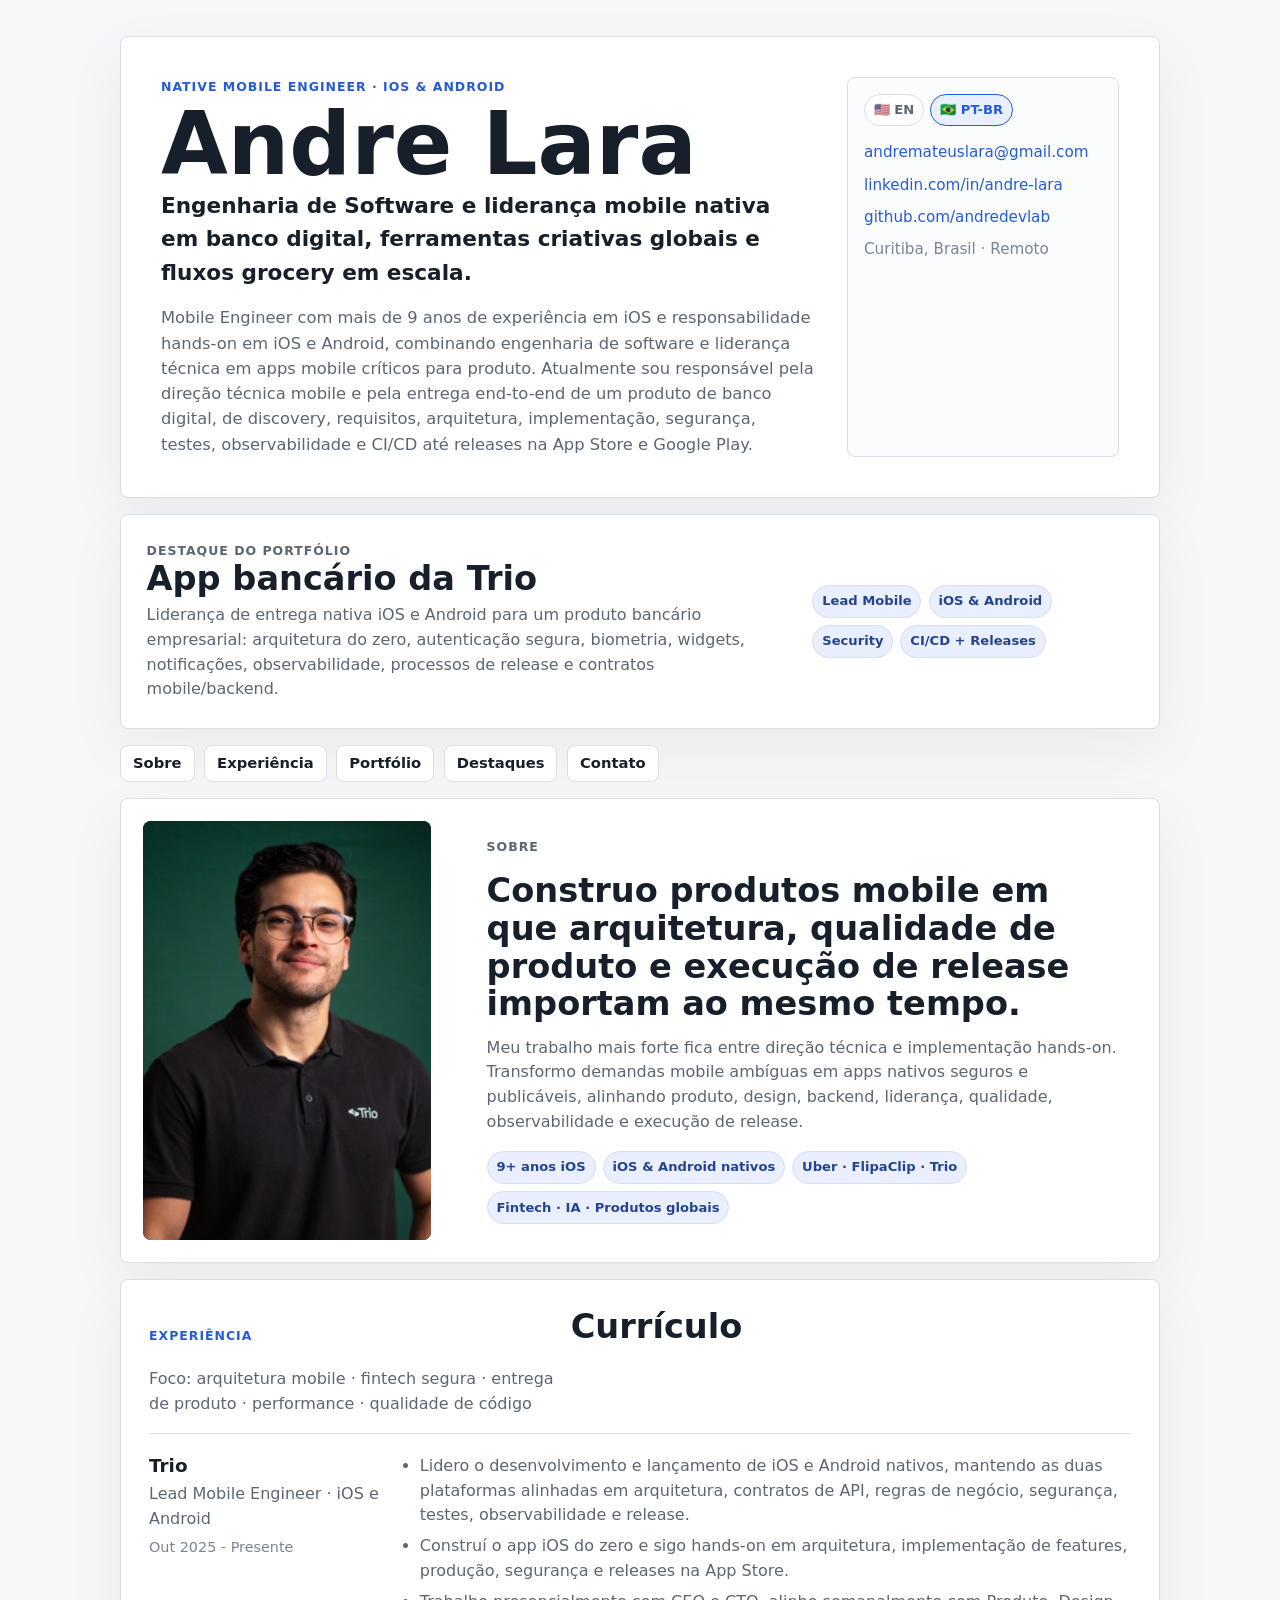
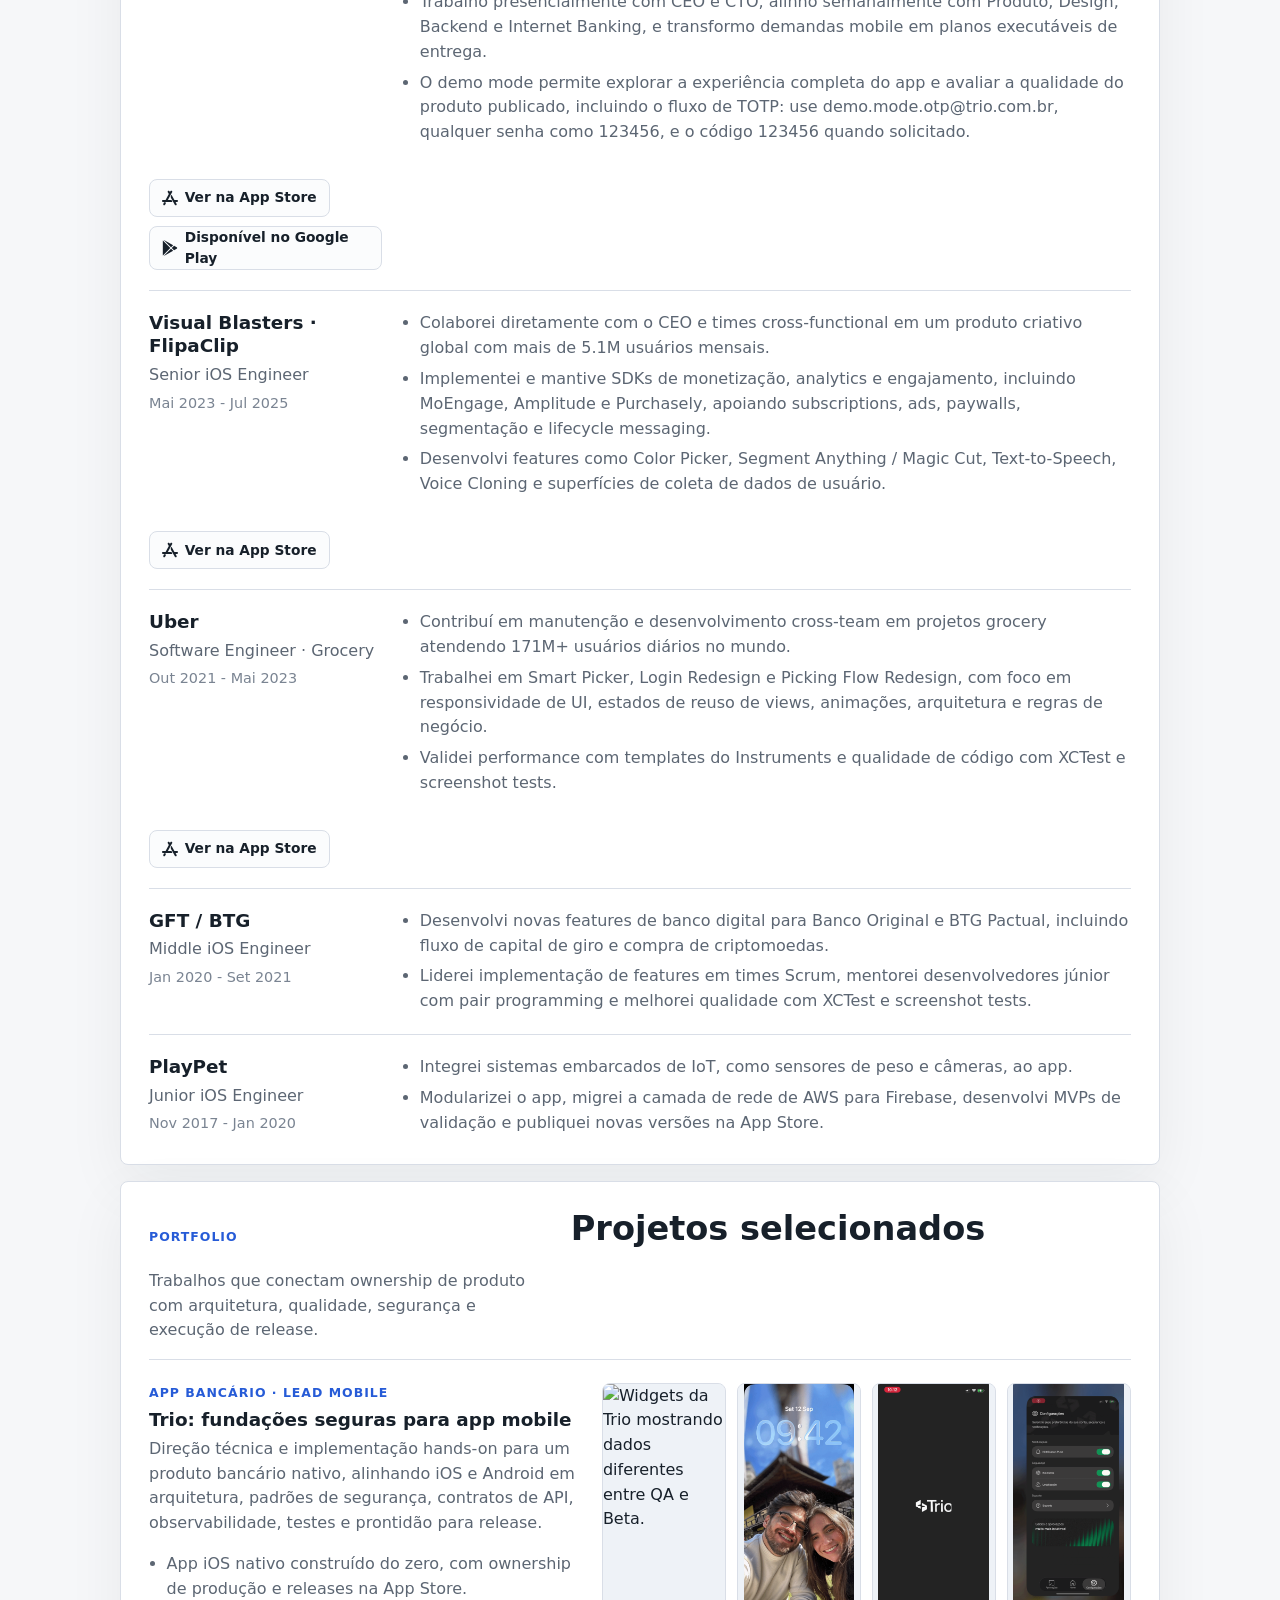
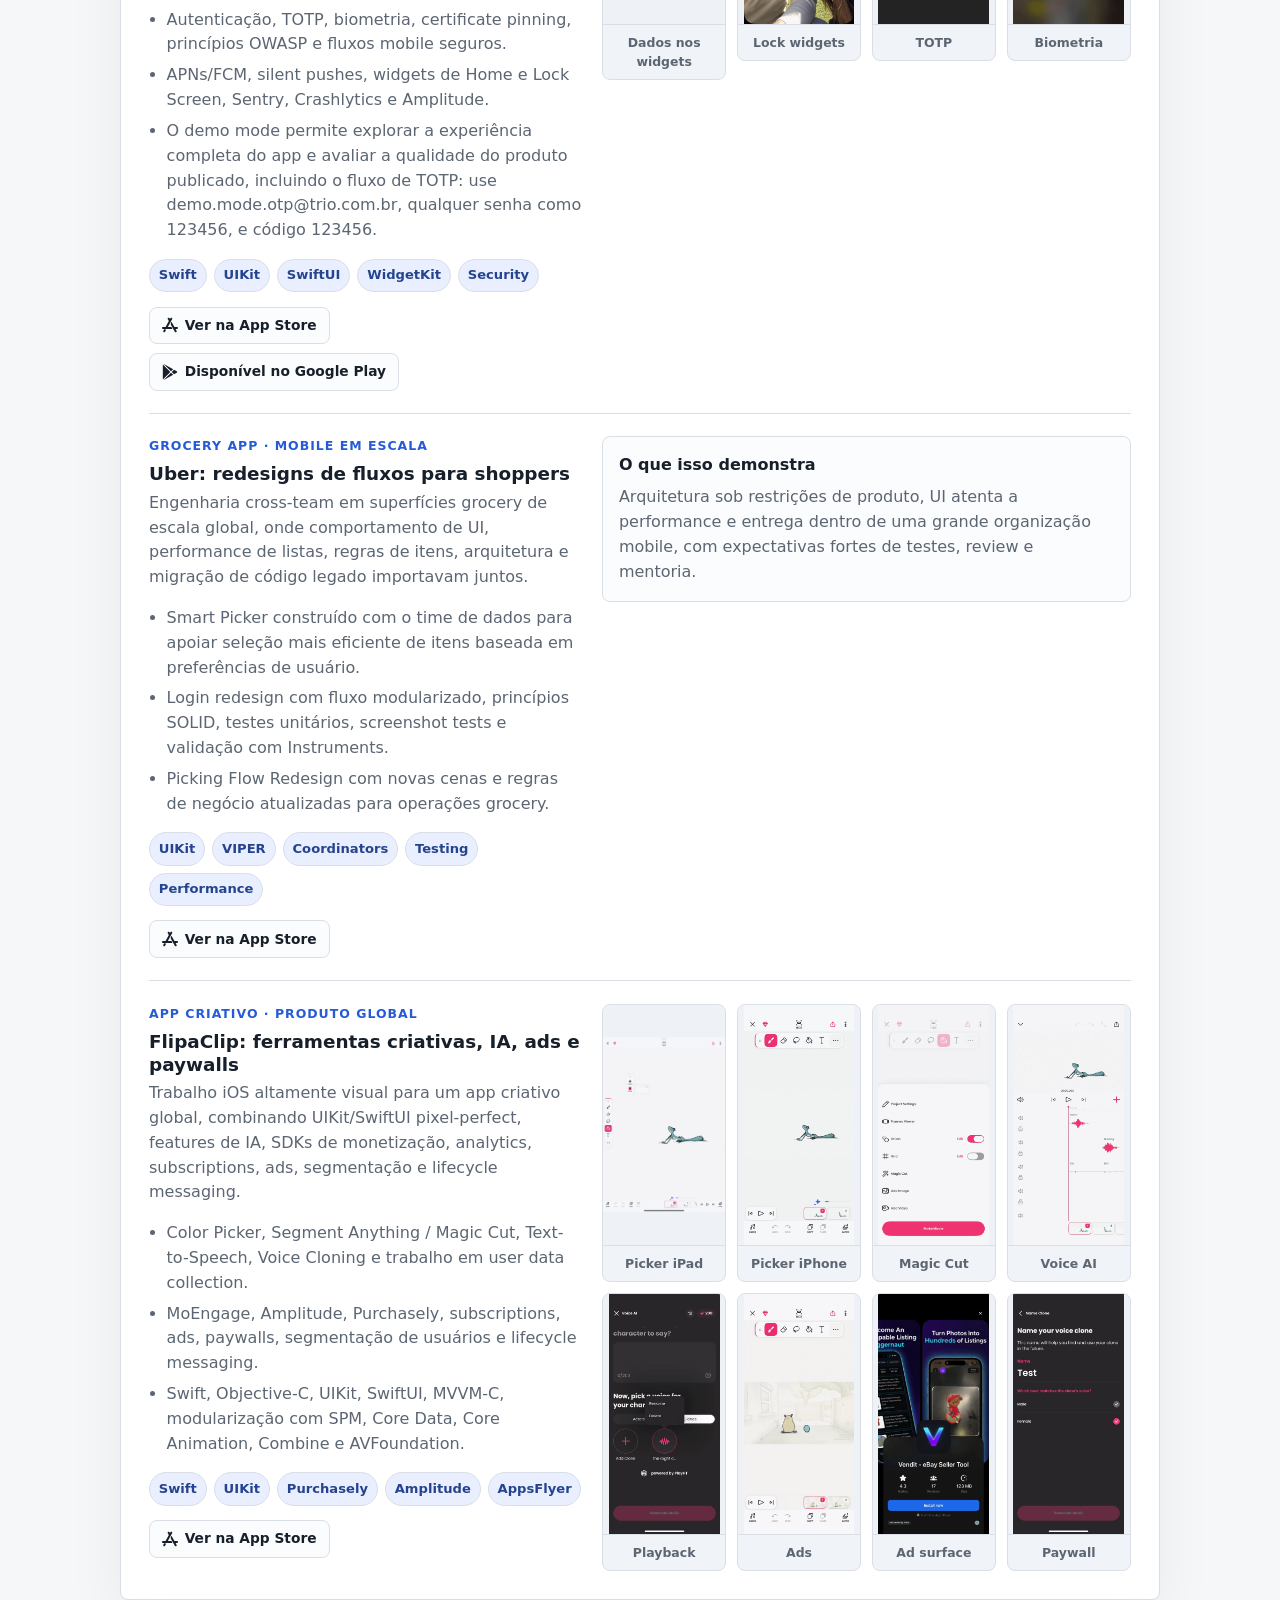
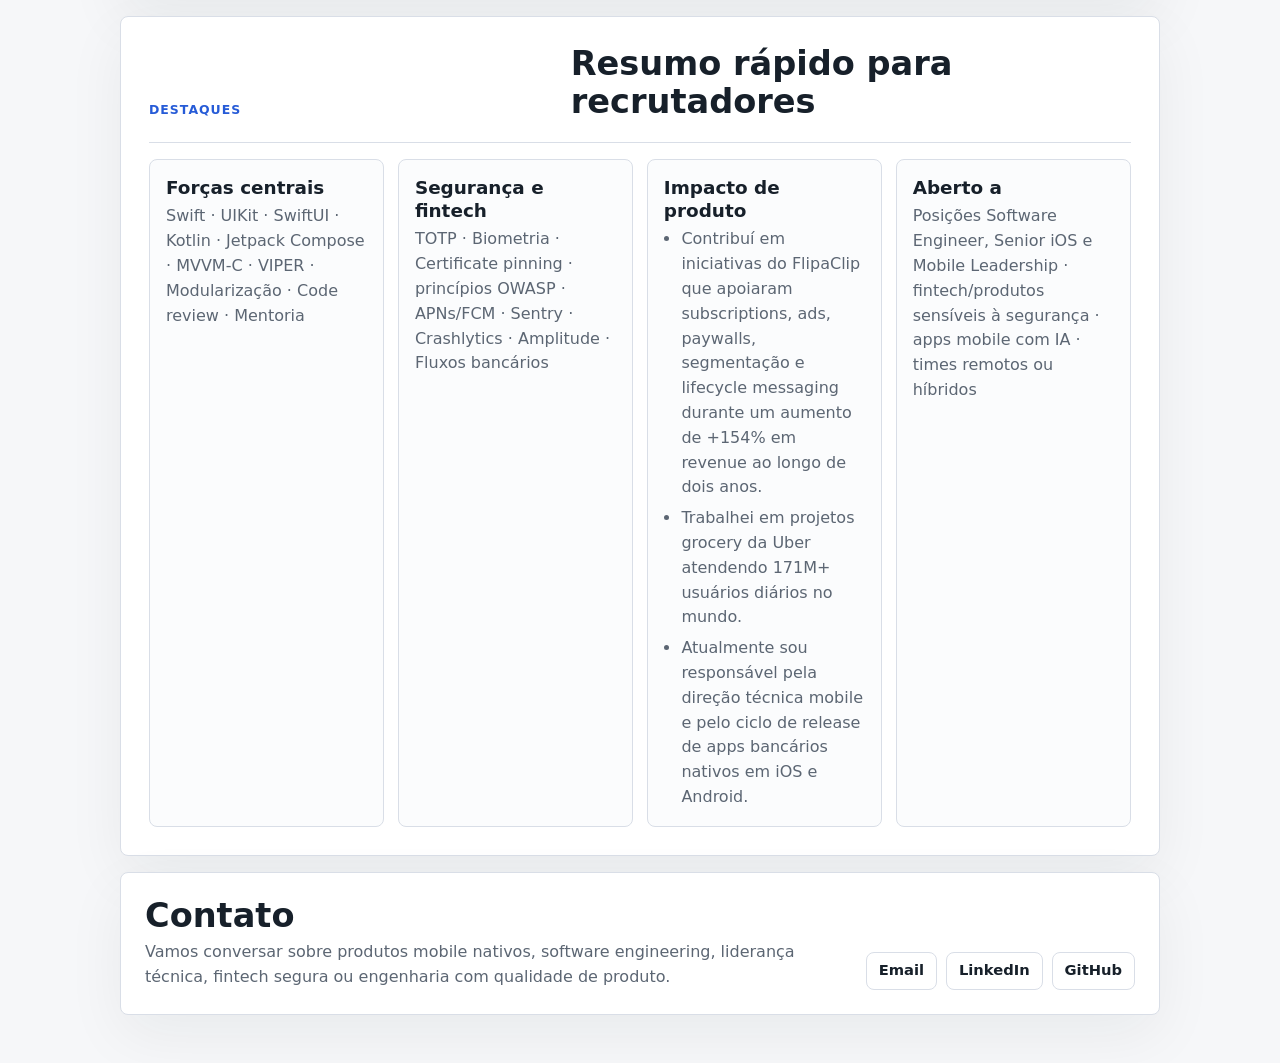
==== pt-br.html @ 93f7deb7 "first portfolio version" ====
<!doctype html>
<html lang="pt-BR">
  <head>
    <meta charset="utf-8">
    <meta name="viewport" content="width=device-width, initial-scale=1">
    <title>Andre Lara - Programador Mobile Nativo</title>
    <meta name="description" content="Currículo online e portfólio de Native Mobile Engineer com foco em software engineering para iOS e Android, liderança técnica, arquitetura mobile, fintech segura, apps globais, IA, observabilidade e engenharia com qualidade de produto.">
    <link rel="stylesheet" href="styles.css">
  </head>
  <body>
    <main class="page-shell" id="top">
      <header class="resume-header">
        <div>
          <p class="kicker">Native Mobile Engineer · iOS & Android</p>
          <h1>Andre Lara</h1>
          <p class="headline">Engenharia de Software e liderança mobile nativa em banco digital, ferramentas criativas globais e fluxos grocery em escala.</p>
          <p class="summary">
            Mobile Engineer com mais de 9 anos de experiência em iOS e responsabilidade hands-on em
            iOS e Android, combinando engenharia de software e liderança técnica em apps mobile críticos para
            produto. Atualmente sou responsável pela direção técnica mobile e pela entrega end-to-end de um
            produto de banco digital, de discovery, requisitos, arquitetura, implementação, segurança, testes,
            observabilidade e CI/CD até releases na App Store e Google Play.
          </p>
        </div>
        <aside class="contact-card" aria-label="Informações de contato">
          <div class="language-switch" aria-label="Seletor de idioma">
            <a href="index.html" lang="en" aria-label="English version">🇺🇸 EN</a>
            <a class="active" href="pt-br.html" lang="pt-BR" aria-label="Versão em português">🇧🇷 PT-BR</a>
          </div>
          <a href="mailto:andremateuslara@gmail.com">andremateuslara@gmail.com</a>
          <a href="https://www.linkedin.com/in/andre-lara">linkedin.com/in/andre-lara</a>
          <a href="https://github.com/andredevlab">github.com/andredevlab</a>
          <span>Curitiba, Brasil · Remoto</span>
        </aside>
      </header>

      <section class="portfolio-highlight" aria-labelledby="portfolio-highlight-title">
        <div>
          <p class="section-label">Destaque do portfólio</p>
          <h2 id="portfolio-highlight-title">App bancário da Trio</h2>
          <p>
            Liderança de entrega nativa iOS e Android para um produto bancário empresarial: arquitetura
            do zero, autenticação segura, biometria, widgets, notificações, observabilidade, processos
            de release e contratos mobile/backend.
          </p>
        </div>
        <div class="highlight-facts" aria-label="Destaques da Trio">
          <span>Lead Mobile</span>
          <span>iOS & Android</span>
          <span>Security</span>
          <span>CI/CD + Releases</span>
        </div>
      </section>

      <nav class="quick-nav" aria-label="Seções da página">
        <a href="#about">Sobre</a>
        <a href="#experience">Experiência</a>
        <a href="#portfolio">Portfólio</a>
        <a href="#highlights">Destaques</a>
        <a href="#contact">Contato</a>
      </nav>

      <section class="profile-section" id="about" aria-labelledby="about-title">
        <figure class="portrait-frame">
          <img src="assets/media/andre-lara-portrait.png" alt="Retrato de Andre Lara.">
        </figure>
        <div class="profile-copy">
          <p class="section-label">Sobre</p>
          <h2 id="about-title">Construo produtos mobile em que arquitetura, qualidade de produto e execução de release importam ao mesmo tempo.</h2>
          <p>
            Meu trabalho mais forte fica entre direção técnica e implementação hands-on. Transformo demandas
            mobile ambíguas em apps nativos seguros e publicáveis, alinhando produto, design, backend,
            liderança, qualidade, observabilidade e execução de release.
          </p>
          <div class="profile-facts" aria-label="Resumo profissional">
            <span>9+ anos iOS</span>
            <span>iOS & Android nativos</span>
            <span>Uber · FlipaClip · Trio</span>
            <span>Fintech · IA · Produtos globais</span>
          </div>
        </div>
      </section>

      <section class="section" id="experience">
        <div class="section-heading">
          <p class="section-label">Experiência</p>
          <h2>Currículo</h2>
          <p>Foco: arquitetura mobile · fintech segura · entrega de produto · performance · qualidade de código</p>
        </div>

        <div class="experience-list">
          <article class="experience-item">
            <div class="experience-meta">
              <h3>Trio</h3>
              <p>Lead Mobile Engineer · iOS e Android</p>
              <span>Out 2025 - Presente</span>
            </div>
            <ul>
              <li>Lidero o desenvolvimento e lançamento de iOS e Android nativos, mantendo as duas plataformas alinhadas em arquitetura, contratos de API, regras de negócio, segurança, testes, observabilidade e release.</li>
              <li>Construí o app iOS do zero e sigo hands-on em arquitetura, implementação de features, produção, segurança e releases na App Store.</li>
              <li>Trabalho presencialmente com CEO e CTO, alinho semanalmente com Produto, Design, Backend e Internet Banking, e transformo demandas mobile em planos executáveis de entrega.</li>
              <li>O demo mode permite explorar a experiência completa do app e avaliar a qualidade do produto publicado, incluindo o fluxo de TOTP: use demo.mode.otp@trio.com.br, qualquer senha como 123456, e o código 123456 quando solicitado.</li>
            </ul>
            <div class="store-links" aria-label="Links da Trio nas lojas">
              <a href="https://apps.apple.com/br/app/trio-conta-para-empresas/id6755193964?l=en-GB"><span class="store-icon store-icon-appstore" aria-hidden="true"></span>Ver na App Store</a>
              <a href="https://play.google.com/store/apps/details?id=br.com.trio.android"><span class="store-icon store-icon-play" aria-hidden="true"></span>Disponível no Google Play</a>
            </div>
          </article>

          <article class="experience-item">
            <div class="experience-meta">
              <h3>Visual Blasters · FlipaClip</h3>
              <p>Senior iOS Engineer</p>
              <span>Mai 2023 - Jul 2025</span>
            </div>
            <ul>
              <li>Colaborei diretamente com o CEO e times cross-functional em um produto criativo global com mais de 5.1M usuários mensais.</li>
              <li>Implementei e mantive SDKs de monetização, analytics e engajamento, incluindo MoEngage, Amplitude e Purchasely, apoiando subscriptions, ads, paywalls, segmentação e lifecycle messaging.</li>
              <li>Desenvolvi features como Color Picker, Segment Anything / Magic Cut, Text-to-Speech, Voice Cloning e superfícies de coleta de dados de usuário.</li>
            </ul>
            <div class="store-links" aria-label="Links do FlipaClip nas lojas">
              <a href="https://apps.apple.com/br/app/flipaclip-2d-animation-maker/id1101848914?l=en-GB"><span class="store-icon store-icon-appstore" aria-hidden="true"></span>Ver na App Store</a>
            </div>
          </article>

          <article class="experience-item">
            <div class="experience-meta">
              <h3>Uber</h3>
              <p>Software Engineer · Grocery</p>
              <span>Out 2021 - Mai 2023</span>
            </div>
            <ul>
              <li>Contribuí em manutenção e desenvolvimento cross-team em projetos grocery atendendo 171M+ usuários diários no mundo.</li>
              <li>Trabalhei em Smart Picker, Login Redesign e Picking Flow Redesign, com foco em responsividade de UI, estados de reuso de views, animações, arquitetura e regras de negócio.</li>
              <li>Validei performance com templates do Instruments e qualidade de código com XCTest e screenshot tests.</li>
            </ul>
            <div class="store-links" aria-label="Links da Uber nas lojas">
              <a href="https://apps.apple.com/br/app/uber-rides-eats-and-more/id368677368?l=en-GB"><span class="store-icon store-icon-appstore" aria-hidden="true"></span>Ver na App Store</a>
            </div>
          </article>

          <article class="experience-item">
            <div class="experience-meta">
              <h3>GFT / BTG</h3>
              <p>Middle iOS Engineer</p>
              <span>Jan 2020 - Set 2021</span>
            </div>
            <ul>
              <li>Desenvolvi novas features de banco digital para Banco Original e BTG Pactual, incluindo fluxo de capital de giro e compra de criptomoedas.</li>
              <li>Liderei implementação de features em times Scrum, mentorei desenvolvedores júnior com pair programming e melhorei qualidade com XCTest e screenshot tests.</li>
            </ul>
          </article>

          <article class="experience-item">
            <div class="experience-meta">
              <h3>PlayPet</h3>
              <p>Junior iOS Engineer</p>
              <span>Nov 2017 - Jan 2020</span>
            </div>
            <ul>
              <li>Integrei sistemas embarcados de IoT, como sensores de peso e câmeras, ao app.</li>
              <li>Modularizei o app, migrei a camada de rede de AWS para Firebase, desenvolvi MVPs de validação e publiquei novas versões na App Store.</li>
            </ul>
          </article>
        </div>
      </section>

      <section class="section" id="portfolio">
        <div class="section-heading">
          <p class="section-label">Portfolio</p>
          <h2>Projetos selecionados</h2>
          <p>Trabalhos que conectam ownership de produto com arquitetura, qualidade, segurança e execução de release.</p>
        </div>

        <div class="portfolio-list">
          <article class="portfolio-item">
            <div class="portfolio-copy">
              <p class="project-type">App bancário · Lead Mobile</p>
              <h3>Trio: fundações seguras para app mobile</h3>
              <p>
                Direção técnica e implementação hands-on para um produto bancário nativo, alinhando
                iOS e Android em arquitetura, padrões de segurança, contratos de API, observabilidade,
                testes e prontidão para release.
              </p>
              <ul class="compact-list">
                <li>App iOS nativo construído do zero, com ownership de produção e releases na App Store.</li>
                <li>Autenticação, TOTP, biometria, certificate pinning, princípios OWASP e fluxos mobile seguros.</li>
                <li>APNs/FCM, silent pushes, widgets de Home e Lock Screen, Sentry, Crashlytics e Amplitude.</li>
                <li>O demo mode permite explorar a experiência completa do app e avaliar a qualidade do produto publicado, incluindo o fluxo de TOTP: use demo.mode.otp@trio.com.br, qualquer senha como 123456, e código 123456.</li>
              </ul>
              <div class="tag-row">
                <span>Swift</span>
                <span>UIKit</span>
                <span>SwiftUI</span>
                <span>WidgetKit</span>
                <span>Security</span>
              </div>
              <div class="store-links" aria-label="Links da Trio nas lojas">
                <a href="https://apps.apple.com/br/app/trio-conta-para-empresas/id6755193964?l=en-GB"><span class="store-icon store-icon-appstore" aria-hidden="true"></span>Ver na App Store</a>
                <a href="https://play.google.com/store/apps/details?id=br.com.trio.android"><span class="store-icon store-icon-play" aria-hidden="true"></span>Disponível no Google Play</a>
              </div>
            </div>
            <div class="media-strip">
              <figure>
                <img src="assets/media/trio-widget-databases.gif" alt="Widgets da Trio mostrando dados diferentes entre QA e Beta.">
                <figcaption>Dados nos widgets</figcaption>
              </figure>
              <figure>
                <img src="assets/media/trio-lock-widgets.gif" alt="Widgets da Trio na tela bloqueada e tela inicial para aprovações pendentes.">
                <figcaption>Lock widgets</figcaption>
              </figure>
              <figure>
                <img src="assets/media/trio-totp-login.gif" alt="Fluxo de autenticação da Trio com email, senha e TOTP.">
                <figcaption>TOTP</figcaption>
              </figure>
              <figure>
                <img src="assets/media/trio-biometrics.gif" alt="Autenticação biométrica da Trio com Secure Enclave.">
                <figcaption>Biometria</figcaption>
              </figure>
            </div>
          </article>

          <article class="portfolio-item">
            <div class="portfolio-copy">
              <p class="project-type">Grocery app · Mobile em escala</p>
              <h3>Uber: redesigns de fluxos para shoppers</h3>
              <p>
                Engenharia cross-team em superfícies grocery de escala global, onde comportamento de UI,
                performance de listas, regras de itens, arquitetura e migração de código legado importavam juntos.
              </p>
              <ul class="compact-list">
                <li>Smart Picker construído com o time de dados para apoiar seleção mais eficiente de itens baseada em preferências de usuário.</li>
                <li>Login redesign com fluxo modularizado, princípios SOLID, testes unitários, screenshot tests e validação com Instruments.</li>
                <li>Picking Flow Redesign com novas cenas e regras de negócio atualizadas para operações grocery.</li>
              </ul>
              <div class="tag-row">
                <span>UIKit</span>
                <span>VIPER</span>
                <span>Coordinators</span>
                <span>Testing</span>
                <span>Performance</span>
              </div>
              <div class="store-links" aria-label="Links da Uber nas lojas">
                <a href="https://apps.apple.com/br/app/uber-rides-eats-and-more/id368677368?l=en-GB"><span class="store-icon store-icon-appstore" aria-hidden="true"></span>Ver na App Store</a>
              </div>
            </div>
            <aside class="proof-card">
              <h4>O que isso demonstra</h4>
              <p>Arquitetura sob restrições de produto, UI atenta a performance e entrega dentro de uma grande organização mobile, com expectativas fortes de testes, review e mentoria.</p>
            </aside>
          </article>

          <article class="portfolio-item">
            <div class="portfolio-copy">
              <p class="project-type">App criativo · Produto global</p>
              <h3>FlipaClip: ferramentas criativas, IA, ads e paywalls</h3>
              <p>
                Trabalho iOS altamente visual para um app criativo global, combinando UIKit/SwiftUI pixel-perfect,
                features de IA, SDKs de monetização, analytics, subscriptions, ads, segmentação e lifecycle messaging.
              </p>
              <ul class="compact-list">
                <li>Color Picker, Segment Anything / Magic Cut, Text-to-Speech, Voice Cloning e trabalho em user data collection.</li>
                <li>MoEngage, Amplitude, Purchasely, subscriptions, ads, paywalls, segmentação de usuários e lifecycle messaging.</li>
                <li>Swift, Objective-C, UIKit, SwiftUI, MVVM-C, modularização com SPM, Core Data, Core Animation, Combine e AVFoundation.</li>
              </ul>
              <div class="tag-row">
                <span>Swift</span>
                <span>UIKit</span>
                <span>Purchasely</span>
                <span>Amplitude</span>
                <span>AppsFlyer</span>
              </div>
              <div class="store-links" aria-label="Links do FlipaClip nas lojas">
                <a href="https://apps.apple.com/br/app/flipaclip-2d-animation-maker/id1101848914?l=en-GB"><span class="store-icon store-icon-appstore" aria-hidden="true"></span>Ver na App Store</a>
              </div>
            </div>
            <div class="media-strip">
              <figure>
                <img src="assets/media/flipaclip-color-picker-ipad.gif" alt="Color picker do FlipaClip no iPad.">
                <figcaption>Picker iPad</figcaption>
              </figure>
              <figure>
                <img src="assets/media/flipaclip-color-picker-iphone.gif" alt="Color picker do FlipaClip no iPhone.">
                <figcaption>Picker iPhone</figcaption>
              </figure>
              <figure>
                <img src="assets/media/flipaclip-magic-cut.gif" alt="Magic Cut do FlipaClip com segmentação de imagem por IA.">
                <figcaption>Magic Cut</figcaption>
              </figure>
              <figure>
                <img src="assets/media/flipaclip-voice-cloning-1.gif" alt="Interface de voice cloning no FlipaClip.">
                <figcaption>Voice AI</figcaption>
              </figure>
              <figure>
                <img src="assets/media/flipaclip-voice-cloning-2.gif" alt="Detalhes de playback do voice cloning no FlipaClip.">
                <figcaption>Playback</figcaption>
              </figure>
              <figure>
                <img src="assets/media/flipaclip-rewarded-ads-1.gif" alt="Fluxo de rewarded ads no FlipaClip.">
                <figcaption>Ads</figcaption>
              </figure>
              <figure>
                <img src="assets/media/flipaclip-rewarded-ads-2.gif" alt="Superfície de ads no FlipaClip.">
                <figcaption>Ad surface</figcaption>
              </figure>
              <figure>
                <img src="assets/media/flipaclip-paywall.gif" alt="Paywall Purchasely no FlipaClip.">
                <figcaption>Paywall</figcaption>
              </figure>
            </div>
          </article>
        </div>
      </section>

      <section class="section" id="highlights">
        <div class="section-heading">
          <p class="section-label">Destaques</p>
          <h2>Resumo rápido para recrutadores</h2>
        </div>

        <div class="highlights-grid">
          <article>
            <h3>Forças centrais</h3>
            <p>Swift · UIKit · SwiftUI · Kotlin · Jetpack Compose · MVVM-C · VIPER · Modularização · Code review · Mentoria</p>
          </article>
          <article>
            <h3>Segurança e fintech</h3>
            <p>TOTP · Biometria · Certificate pinning · princípios OWASP · APNs/FCM · Sentry · Crashlytics · Amplitude · Fluxos bancários</p>
          </article>
          <article>
            <h3>Impacto de produto</h3>
            <ul>
              <li>Contribuí em iniciativas do FlipaClip que apoiaram subscriptions, ads, paywalls, segmentação e lifecycle messaging durante um aumento de +154% em revenue ao longo de dois anos.</li>
              <li>Trabalhei em projetos grocery da Uber atendendo 171M+ usuários diários no mundo.</li>
              <li>Atualmente sou responsável pela direção técnica mobile e pelo ciclo de release de apps bancários nativos em iOS e Android.</li>
            </ul>
          </article>
          <article>
            <h3>Aberto a</h3>
            <p>Posições Software Engineer, Senior iOS e Mobile Leadership · fintech/produtos sensíveis à segurança · apps mobile com IA · times remotos ou híbridos</p>
          </article>
        </div>
      </section>

      <footer class="footer" id="contact">
        <div>
          <h2>Contato</h2>
          <p>Vamos conversar sobre produtos mobile nativos, software engineering, liderança técnica, fintech segura ou engenharia com qualidade de produto.</p>
        </div>
        <div class="footer-links">
          <a href="mailto:andremateuslara@gmail.com">Email</a>
          <a href="https://www.linkedin.com/in/andre-lara">LinkedIn</a>
          <a href="https://github.com/andredevlab">GitHub</a>
        </div>
      </footer>
    </main>
  </body>
</html>
---- styles.css ----
:root {
  color-scheme: light;
  --bg: #f6f7f9;
  --paper: #ffffff;
  --paper-soft: #fbfcfd;
  --ink: #17202a;
  --muted: #5c6673;
  --subtle: #7a8492;
  --line: #d9dee7;
  --accent: #265bd7;
  --accent-soft: #e9efff;
  --max: 1040px;
}

* {
  box-sizing: border-box;
}

html {
  scroll-behavior: smooth;
}

body {
  margin: 0;
  background: var(--bg);
  color: var(--ink);
  font-family: Inter, ui-sans-serif, system-ui, -apple-system, BlinkMacSystemFont, "Segoe UI", sans-serif;
  font-size: 16px;
  line-height: 1.55;
}

a {
  color: var(--accent);
  text-decoration: none;
}

a:hover {
  text-decoration: underline;
}

img {
  display: block;
  max-width: 100%;
}

.page-shell {
  width: min(var(--max), calc(100% - 2rem));
  margin: 0 auto;
  padding: 2.25rem 0 3rem;
}

.resume-header,
.portfolio-highlight,
.profile-section,
.section,
.footer {
  border: 1px solid var(--line);
  border-radius: 8px;
  background: var(--paper);
  box-shadow: 0 20px 60px rgba(23, 32, 42, 0.06);
}

.resume-header {
  display: grid;
  grid-template-columns: minmax(0, 1fr) minmax(17rem, 0.35fr);
  gap: 2rem;
  padding: clamp(1.5rem, 4vw, 2.5rem);
}

.kicker,
.section-label,
.project-type {
  margin: 0 0 0.4rem;
  color: var(--accent);
  font-size: 0.78rem;
  font-weight: 800;
  letter-spacing: 0.08em;
  text-transform: uppercase;
}

h1,
h2,
h3,
h4,
p {
  margin-top: 0;
}

h1 {
  margin-bottom: 0.25rem;
  color: var(--ink);
  font-size: clamp(2.7rem, 8vw, 5.4rem);
  line-height: 0.95;
  letter-spacing: 0;
}

h2 {
  margin-bottom: 0.35rem;
  font-size: clamp(1.55rem, 3vw, 2.1rem);
  line-height: 1.12;
  letter-spacing: 0;
}

h3 {
  margin-bottom: 0.35rem;
  font-size: 1.15rem;
  line-height: 1.25;
}

h4 {
  margin-bottom: 0.45rem;
  font-size: 1rem;
}

.headline {
  margin-bottom: 1rem;
  color: var(--ink);
  font-size: clamp(1.1rem, 2vw, 1.35rem);
  font-weight: 700;
}

.summary {
  max-width: 54rem;
  margin-bottom: 0;
  color: var(--muted);
  font-size: 1.02rem;
}

.contact-card {
  display: grid;
  align-content: start;
  gap: 0.55rem;
  padding: 1rem;
  border: 1px solid var(--line);
  border-radius: 8px;
  background: var(--paper-soft);
  color: var(--muted);
  font-size: 0.95rem;
}

.contact-card span {
  color: var(--subtle);
}

.language-switch {
  display: flex;
  flex-wrap: wrap;
  gap: 0.4rem;
  margin-bottom: 0.4rem;
}

.language-switch a {
  display: inline-flex;
  align-items: center;
  min-height: 2rem;
  padding: 0 0.55rem;
  border: 1px solid var(--line);
  border-radius: 999px;
  background: var(--paper);
  color: var(--muted);
  font-size: 0.82rem;
  font-weight: 800;
}

.language-switch a:hover,
.language-switch a.active {
  border-color: var(--accent);
  background: var(--accent-soft);
  color: var(--accent);
  text-decoration: none;
}

.quick-nav {
  display: flex;
  flex-wrap: wrap;
  gap: 0.6rem;
  margin: 1rem 0;
}

.quick-nav a,
.footer-links a,
.store-links a {
  display: inline-flex;
  min-height: 2.35rem;
  align-items: center;
  padding: 0 0.75rem;
  border: 1px solid var(--line);
  border-radius: 8px;
  background: var(--paper);
  color: var(--ink);
  font-size: 0.92rem;
  font-weight: 700;
}

.quick-nav a:hover,
.footer-links a:hover,
.store-links a:hover {
  border-color: var(--accent);
  color: var(--accent);
  text-decoration: none;
}

.portfolio-highlight {
  display: grid;
  grid-template-columns: minmax(0, 1fr) minmax(16rem, 0.5fr);
  gap: 1.5rem;
  align-items: center;
  margin-top: 1rem;
  padding: clamp(1.2rem, 3vw, 1.6rem);
}

.portfolio-highlight p {
  margin-bottom: 0;
  color: var(--muted);
}

.highlight-facts,
.tag-row {
  display: flex;
  flex-wrap: wrap;
  gap: 0.45rem;
}

.highlight-facts span,
.tag-row span,
.profile-facts span {
  padding: 0.34rem 0.55rem;
  border: 1px solid var(--line);
  border-radius: 999px;
  background: var(--accent-soft);
  color: #24448f;
  font-size: 0.82rem;
  font-weight: 750;
}

.profile-section {
  display: grid;
  grid-template-columns: minmax(18rem, 0.42fr) minmax(0, 1fr);
  gap: clamp(1.25rem, 4vw, 2.5rem);
  align-items: stretch;
  margin-top: 1rem;
  padding: clamp(1rem, 3vw, 1.35rem);
}

.portrait-frame {
  min-height: 21rem;
  margin: 0;
  overflow: hidden;
  border-radius: 8px;
  background: #073f32;
}

.portrait-frame img {
  width: 100%;
  height: 100%;
  object-fit: cover;
  object-position: center 28%;
}

.profile-copy {
  display: grid;
  align-content: center;
  padding: clamp(0.3rem, 2vw, 1rem);
}

.profile-copy h2 {
  max-width: 42rem;
  margin-bottom: 0.8rem;
}

.profile-copy p {
  max-width: 45rem;
  margin-bottom: 1rem;
  color: var(--muted);
}

.profile-facts {
  display: flex;
  flex-wrap: wrap;
  gap: 0.45rem;
}

.section {
  margin-top: 1rem;
  padding: clamp(1.25rem, 3vw, 1.75rem);
}

.section-heading {
  display: grid;
  grid-template-columns: minmax(0, 0.42fr) minmax(0, 0.58fr);
  gap: 1rem;
  align-items: end;
  padding-bottom: 1rem;
  border-bottom: 1px solid var(--line);
}

.section-heading p:last-child {
  margin-bottom: 0;
  color: var(--muted);
}

.experience-list,
.portfolio-list {
  display: grid;
}

.experience-item {
  display: grid;
  grid-template-columns: minmax(12rem, 0.32fr) minmax(0, 1fr);
  gap: 1.25rem;
  padding: 1.25rem 0;
  border-bottom: 1px solid var(--line);
}

.experience-item:last-child,
.portfolio-item:last-child {
  border-bottom: 0;
  padding-bottom: 0;
}

.experience-meta p,
.experience-meta span {
  display: block;
  margin: 0;
  color: var(--muted);
}

.experience-meta span {
  margin-top: 0.25rem;
  color: var(--subtle);
  font-size: 0.9rem;
}

ul {
  margin: 0;
  padding-left: 1.1rem;
}

li + li {
  margin-top: 0.38rem;
}

.experience-item li,
.compact-list li,
.highlights-grid li {
  color: var(--muted);
}

.portfolio-item {
  display: grid;
  grid-template-columns: minmax(0, 0.45fr) minmax(0, 0.55fr);
  gap: 1.25rem;
  padding: 1.4rem 0;
  border-bottom: 1px solid var(--line);
}

.portfolio-copy p:not(.project-type) {
  color: var(--muted);
}

.compact-list {
  margin: 0.9rem 0 1rem;
}

.store-links {
  display: flex;
  flex-wrap: wrap;
  gap: 0.55rem;
  margin-top: 0.9rem;
}

.store-links a {
  gap: 0.42rem;
  background: var(--paper-soft);
  font-size: 0.86rem;
}

.store-icon {
  position: relative;
  display: inline-block;
  flex: 0 0 auto;
  width: 1rem;
  height: 1rem;
  color: currentColor;
}

.store-icon-appstore::before {
  content: "";
  position: absolute;
  inset: 0;
  background: currentColor;
  -webkit-mask-image: url("data:image/svg+xml,%3Csvg xmlns='http://www.w3.org/2000/svg' viewBox='0 0 24 24' width='24' height='24'%3E%3Cpath fill='black' d='m8.809 14.92l6.11-11.037c.084-.152.168-.302.244-.459c.069-.142.127-.285.165-.44c.08-.326.058-.666-.066-.977a1.5 1.5 0 0 0-.62-.735a1.42 1.42 0 0 0-.922-.193c-.32.043-.613.194-.844.43c-.11.11-.2.235-.283.368c-.092.146-.175.298-.259.45l-.386.697l-.387-.698c-.084-.151-.167-.303-.259-.449a2.2 2.2 0 0 0-.283-.369a1.45 1.45 0 0 0-.844-.429a1.42 1.42 0 0 0-.921.193a1.5 1.5 0 0 0-.62.735a1.6 1.6 0 0 0-.066.977c.038.155.096.298.164.44c.076.157.16.307.244.459l1.248 2.254l-4.862 8.782H2.03c-.168 0-.336 0-.503.01c-.152.009-.3.028-.448.071c-.31.09-.582.28-.778.548A1.58 1.58 0 0 0 .3 17.404c.197.268.468.457.779.548c.148.043.296.062.448.071c.167.01.335.01.503.01h13.097a2 2 0 0 0 .1-.27c.415-1.416-.616-2.844-2.035-2.844zm-5.696 3.622l-.792 1.5c-.082.156-.165.31-.239.471a2.4 2.4 0 0 0-.16.452a1.7 1.7 0 0 0 .064 1.003c.121.318.334.583.607.755s.589.242.901.197c.314-.044.6-.198.826-.44c.108-.115.196-.242.278-.378c.09-.15.171-.306.253-.462L6 19.464c-.09-.15-.947-1.47-2.887-.922m20.586-3.006a1.47 1.47 0 0 0-.779-.54a2 2 0 0 0-.448-.071c-.168-.01-.335-.01-.503-.01h-3.321L14.258 7.1a4.06 4.06 0 0 0-1.076 2.198a4.64 4.64 0 0 0 .546 3l5.274 9.393c.084.15.167.3.259.444c.084.13.174.253.283.364c.231.232.524.38.845.423s.643-.024.922-.19a1.5 1.5 0 0 0 .621-.726c.125-.307.146-.642.066-.964a2.2 2.2 0 0 0-.165-.434c-.075-.155-.16-.303-.244-.453l-1.216-2.166h1.596c.168 0 .335 0 .503-.009c.152-.009.3-.028.448-.07a1.47 1.47 0 0 0 .78-.541a1.54 1.54 0 0 0 .3-.916a1.54 1.54 0 0 0-.3-.916'/%3E%3C/svg%3E");
  mask-image: url("data:image/svg+xml,%3Csvg xmlns='http://www.w3.org/2000/svg' viewBox='0 0 24 24' width='24' height='24'%3E%3Cpath fill='black' d='m8.809 14.92l6.11-11.037c.084-.152.168-.302.244-.459c.069-.142.127-.285.165-.44c.08-.326.058-.666-.066-.977a1.5 1.5 0 0 0-.62-.735a1.42 1.42 0 0 0-.922-.193c-.32.043-.613.194-.844.43c-.11.11-.2.235-.283.368c-.092.146-.175.298-.259.45l-.386.697l-.387-.698c-.084-.151-.167-.303-.259-.449a2.2 2.2 0 0 0-.283-.369a1.45 1.45 0 0 0-.844-.429a1.42 1.42 0 0 0-.921.193a1.5 1.5 0 0 0-.62.735a1.6 1.6 0 0 0-.066.977c.038.155.096.298.164.44c.076.157.16.307.244.459l1.248 2.254l-4.862 8.782H2.03c-.168 0-.336 0-.503.01c-.152.009-.3.028-.448.071c-.31.09-.582.28-.778.548A1.58 1.58 0 0 0 .3 17.404c.197.268.468.457.779.548c.148.043.296.062.448.071c.167.01.335.01.503.01h13.097a2 2 0 0 0 .1-.27c.415-1.416-.616-2.844-2.035-2.844zm-5.696 3.622l-.792 1.5c-.082.156-.165.31-.239.471a2.4 2.4 0 0 0-.16.452a1.7 1.7 0 0 0 .064 1.003c.121.318.334.583.607.755s.589.242.901.197c.314-.044.6-.198.826-.44c.108-.115.196-.242.278-.378c.09-.15.171-.306.253-.462L6 19.464c-.09-.15-.947-1.47-2.887-.922m20.586-3.006a1.47 1.47 0 0 0-.779-.54a2 2 0 0 0-.448-.071c-.168-.01-.335-.01-.503-.01h-3.321L14.258 7.1a4.06 4.06 0 0 0-1.076 2.198a4.64 4.64 0 0 0 .546 3l5.274 9.393c.084.15.167.3.259.444c.084.13.174.253.283.364c.231.232.524.38.845.423s.643-.024.922-.19a1.5 1.5 0 0 0 .621-.726c.125-.307.146-.642.066-.964a2.2 2.2 0 0 0-.165-.434c-.075-.155-.16-.303-.244-.453l-1.216-2.166h1.596c.168 0 .335 0 .503-.009c.152-.009.3-.028.448-.07a1.47 1.47 0 0 0 .78-.541a1.54 1.54 0 0 0 .3-.916a1.54 1.54 0 0 0-.3-.916'/%3E%3C/svg%3E");
  -webkit-mask-repeat: no-repeat;
  mask-repeat: no-repeat;
  -webkit-mask-size: 100% 100%;
  mask-size: 100% 100%;
}

.store-icon-play {
  width: 1rem;
  background: currentColor;
  -webkit-mask-image: url("data:image/svg+xml,%3Csvg fill='black' role='img' viewBox='0 0 24 24' xmlns='http://www.w3.org/2000/svg'%3E%3Cpath d='M22.018 13.298l-3.919 2.218-3.515-3.493 3.543-3.521 3.891 2.202a1.49 1.49 0 0 1 0 2.594zM1.337.924a1.486 1.486 0 0 0-.112.568v21.017c0 .217.045.419.124.6l11.155-11.087L1.337.924zm12.207 10.065l3.258-3.238L3.45.195a1.466 1.466 0 0 0-.946-.179l11.04 10.973zm0 2.067l-11 10.933c.298.036.612-.016.906-.183l13.324-7.54-3.23-3.21z'/%3E%3C/svg%3E");
  mask-image: url("data:image/svg+xml,%3Csvg fill='black' role='img' viewBox='0 0 24 24' xmlns='http://www.w3.org/2000/svg'%3E%3Cpath d='M22.018 13.298l-3.919 2.218-3.515-3.493 3.543-3.521 3.891 2.202a1.49 1.49 0 0 1 0 2.594zM1.337.924a1.486 1.486 0 0 0-.112.568v21.017c0 .217.045.419.124.6l11.155-11.087L1.337.924zm12.207 10.065l3.258-3.238L3.45.195a1.466 1.466 0 0 0-.946-.179l11.04 10.973zm0 2.067l-11 10.933c.298.036.612-.016.906-.183l13.324-7.54-3.23-3.21z'/%3E%3C/svg%3E");
  -webkit-mask-repeat: no-repeat;
  mask-repeat: no-repeat;
  -webkit-mask-size: 100% 100%;
  mask-size: 100% 100%;
}

.media-strip {
  display: grid;
  grid-template-columns: repeat(4, minmax(0, 1fr));
  gap: 0.65rem;
  align-items: start;
}

.media-strip figure {
  overflow: hidden;
  margin: 0;
  border: 1px solid var(--line);
  border-radius: 8px;
  background: #f0f3f8;
}

.media-strip img {
  width: 100%;
  height: 15rem;
  object-fit: contain;
  background: #eef2f7;
}

.media-strip figcaption {
  padding: 0.5rem;
  border-top: 1px solid var(--line);
  color: var(--muted);
  font-size: 0.78rem;
  font-weight: 650;
  text-align: center;
}

.proof-card {
  align-self: start;
  padding: 1rem;
  border: 1px solid var(--line);
  border-radius: 8px;
  background: var(--paper-soft);
}

.proof-card p {
  margin-bottom: 0;
  color: var(--muted);
}

.highlights-grid {
  display: grid;
  grid-template-columns: repeat(4, minmax(0, 1fr));
  gap: 0.85rem;
  margin-top: 1rem;
}

.highlights-grid article {
  padding: 1rem;
  border: 1px solid var(--line);
  border-radius: 8px;
  background: var(--paper-soft);
}

.highlights-grid p {
  margin-bottom: 0;
  color: var(--muted);
}

.footer {
  display: grid;
  grid-template-columns: minmax(0, 1fr) auto;
  gap: 1rem;
  align-items: end;
  margin-top: 1rem;
  padding: 1.5rem;
}

.footer p {
  margin-bottom: 0;
  color: var(--muted);
}

.footer-links {
  display: flex;
  flex-wrap: wrap;
  gap: 0.55rem;
  justify-content: flex-end;
}

@media (max-width: 920px) {
  .resume-header,
  .portfolio-highlight,
  .profile-section,
  .section-heading,
  .experience-item,
  .portfolio-item,
  .footer {
    grid-template-columns: 1fr;
  }

  .portrait-frame {
    min-height: 24rem;
  }

  .media-strip,
  .highlights-grid {
    grid-template-columns: repeat(2, minmax(0, 1fr));
  }

  .footer-links {
    justify-content: flex-start;
  }
}

@media (max-width: 560px) {
  .page-shell {
    width: min(100% - 1rem, var(--max));
    padding-top: 0.5rem;
  }

  .resume-header,
  .portfolio-highlight,
  .profile-section,
  .section,
  .footer {
    padding: 1rem;
  }

  .portrait-frame {
    min-height: 19rem;
  }

  h1 {
    font-size: clamp(2.4rem, 16vw, 3.6rem);
  }

  .quick-nav {
    display: grid;
    grid-template-columns: repeat(2, minmax(0, 1fr));
  }

  .quick-nav a,
  .footer-links a {
    justify-content: center;
  }

  .media-strip,
  .highlights-grid {
    grid-template-columns: 1fr;
  }

  .media-strip img {
    height: 20rem;
  }
}

@media print {
  body {
    background: #fff;
  }

  .page-shell {
    width: 100%;
    padding: 0;
  }

  .resume-header,
  .portfolio-highlight,
  .profile-section,
  .section,
  .footer,
  .quick-nav a,
  .footer-links a {
    box-shadow: none;
  }

  .quick-nav,
  .media-strip {
    display: none;
  }
}
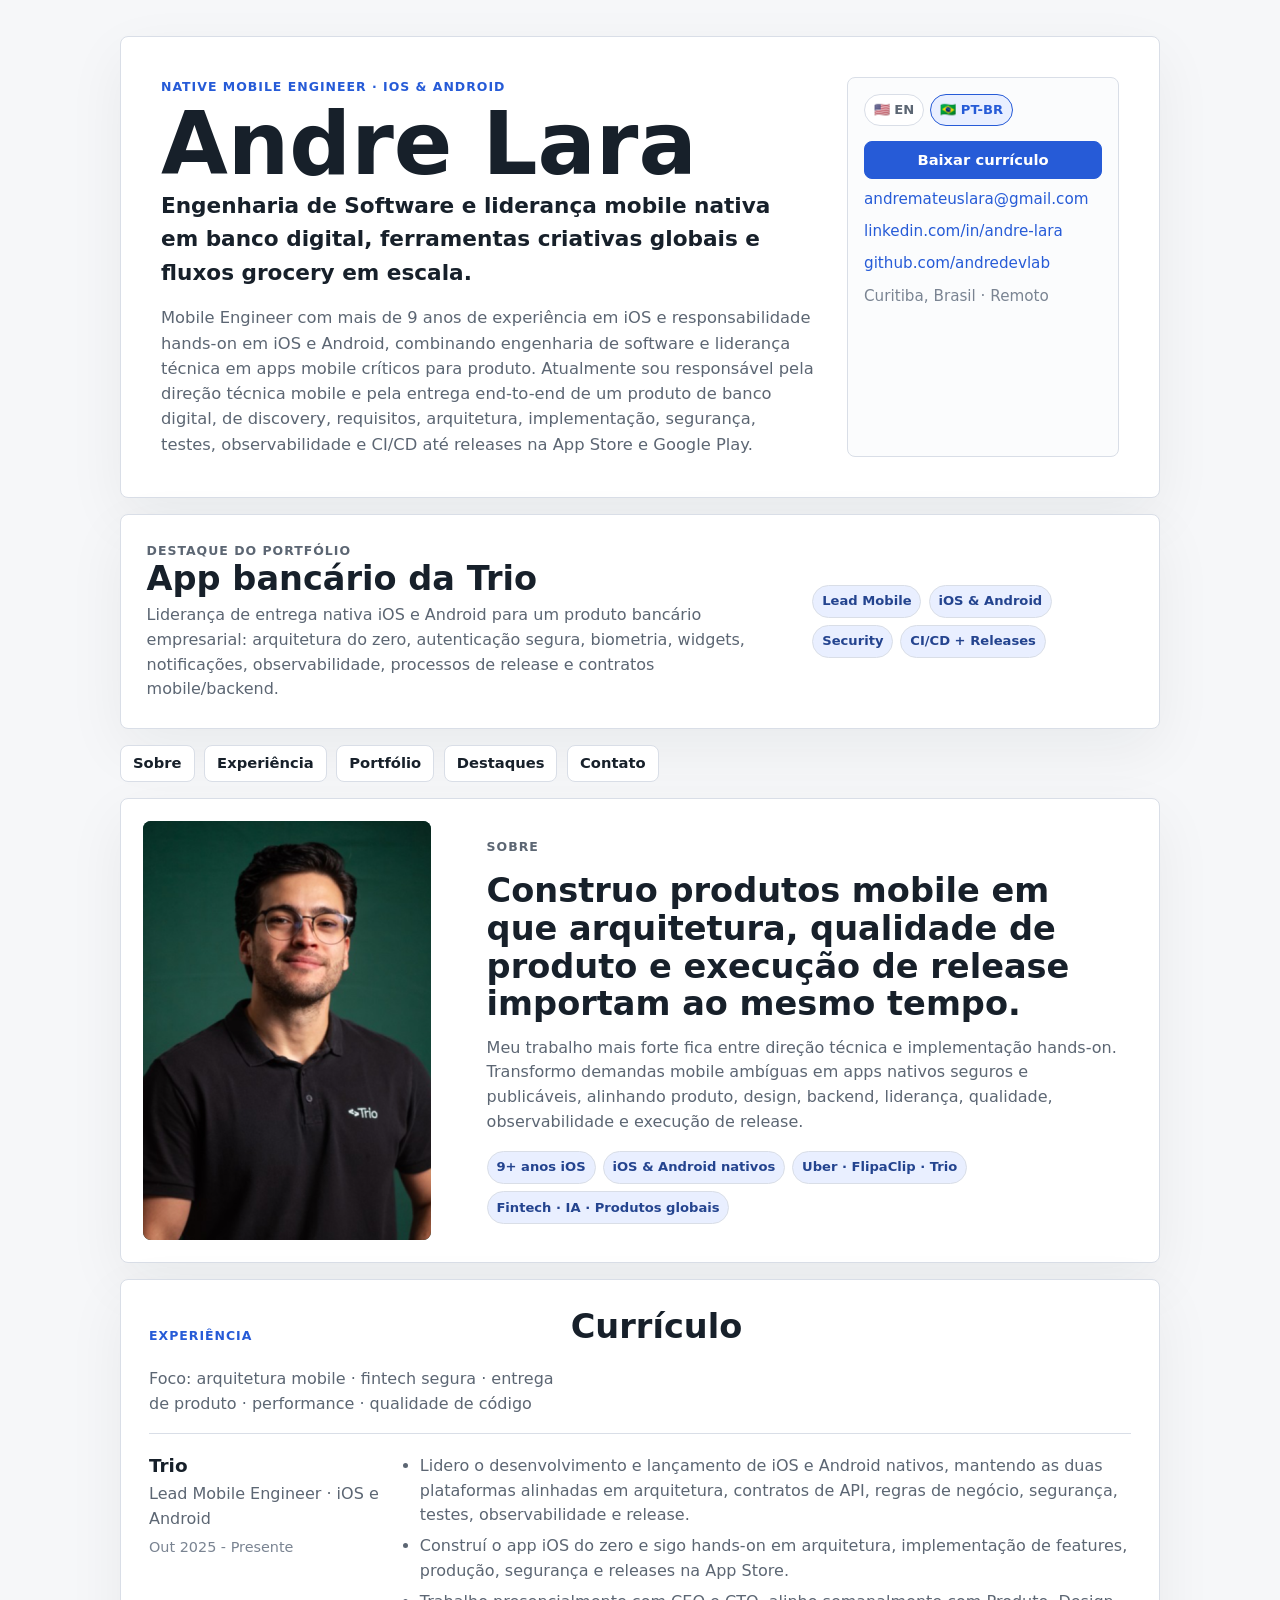
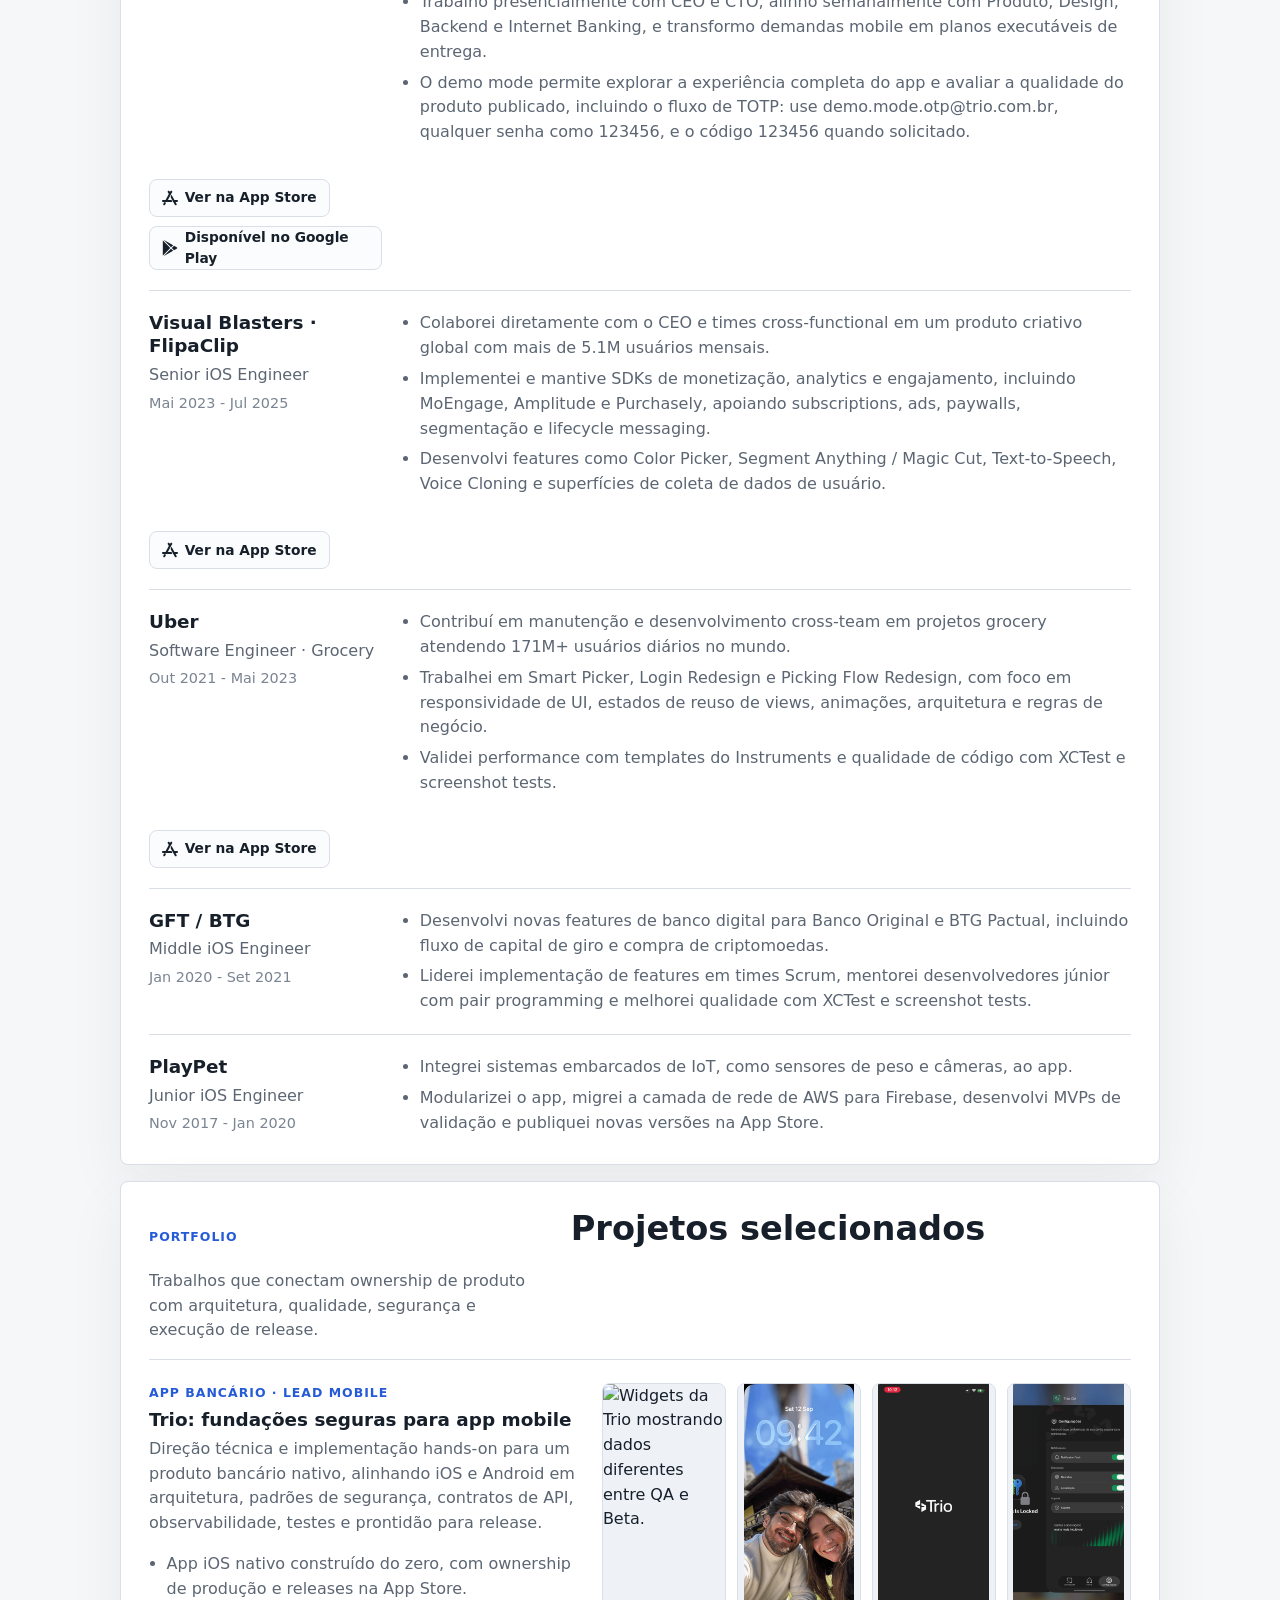
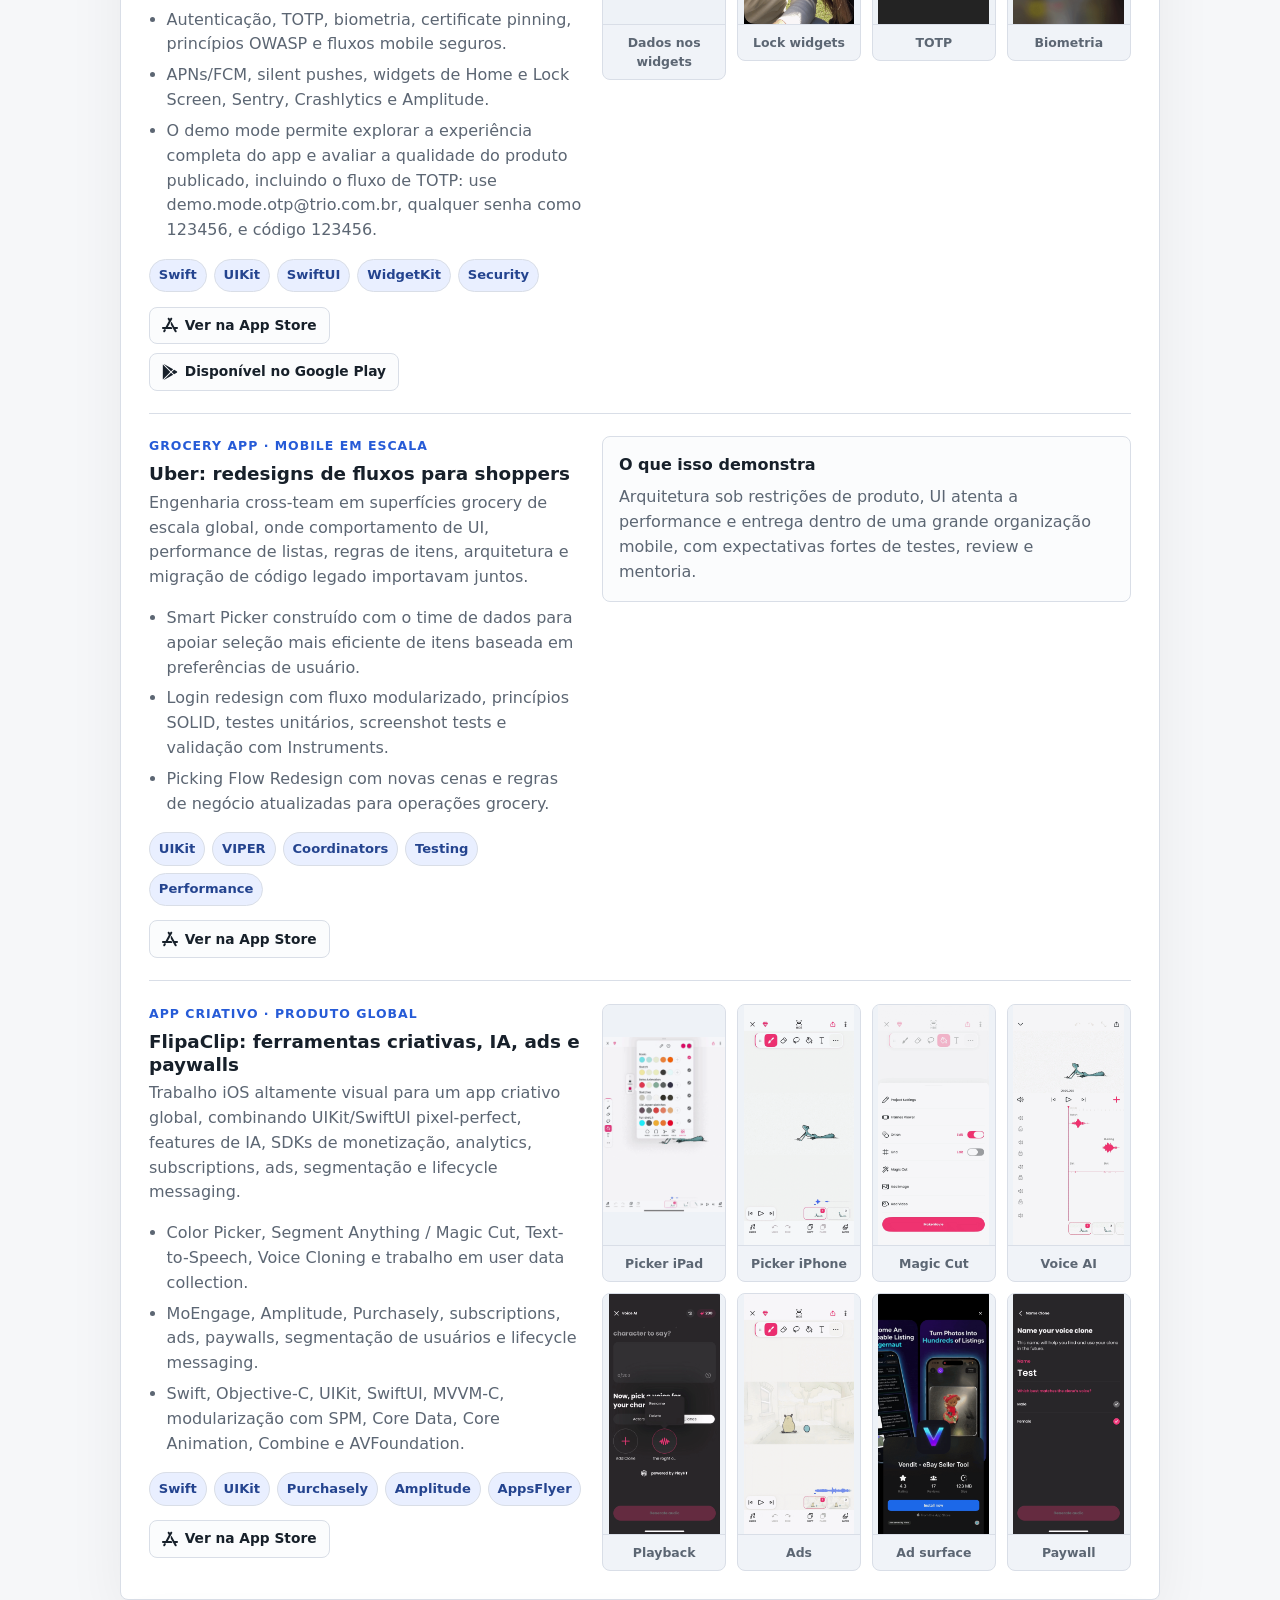
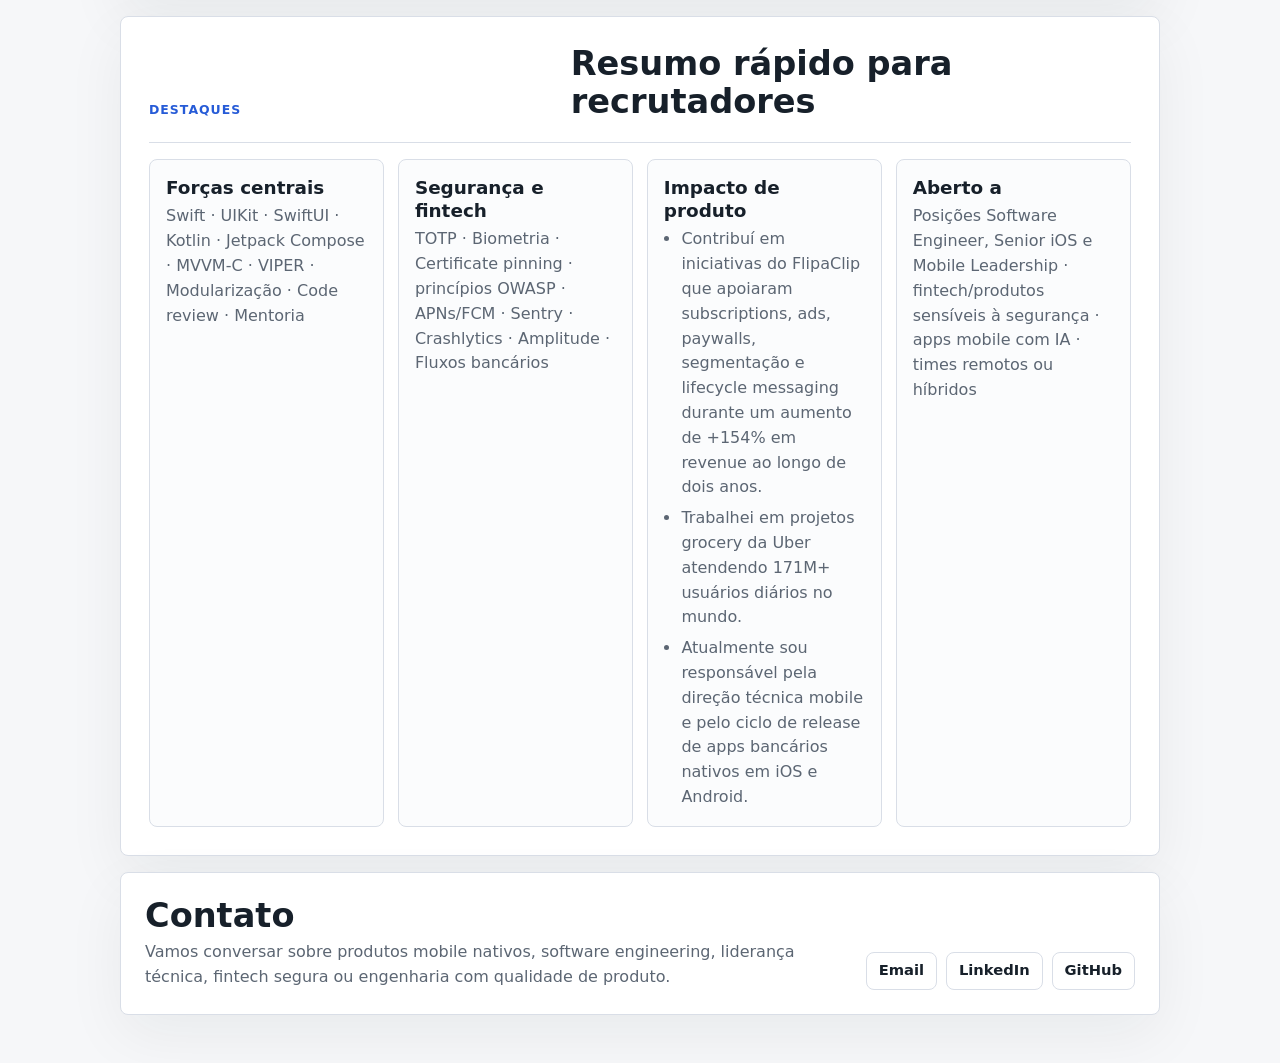
==== commit f5a1d702: "add download resume buttons for both portuguese and english languages" ====
--- a/pt-br.html
+++ b/pt-br.html
@@ -27,6 +27,7 @@
             <a href="index.html" lang="en" aria-label="English version">🇺🇸 EN</a>
             <a class="active" href="pt-br.html" lang="pt-BR" aria-label="Versão em português">🇧🇷 PT-BR</a>
           </div>
+          <a class="resume-download" href="assets/docs/andre-lara-mobile-engineer-cv-pt-br.pdf" download>Baixar currículo</a>
           <a href="mailto:andremateuslara@gmail.com">andremateuslara@gmail.com</a>
           <a href="https://www.linkedin.com/in/andre-lara">linkedin.com/in/andre-lara</a>
           <a href="https://github.com/andredevlab">github.com/andredevlab</a>
--- a/styles.css
+++ b/styles.css
@@ -170,6 +170,26 @@
   text-decoration: none;
 }
 
+.resume-download {
+  display: inline-flex;
+  min-height: 2.35rem;
+  align-items: center;
+  justify-content: center;
+  padding: 0 0.75rem;
+  border: 1px solid var(--accent);
+  border-radius: 8px;
+  background: var(--accent);
+  color: #fff;
+  font-size: 0.92rem;
+  font-weight: 800;
+}
+
+.resume-download:hover {
+  background: #1f4fbd;
+  color: #fff;
+  text-decoration: none;
+}
+
 .quick-nav {
   display: flex;
   flex-wrap: wrap;
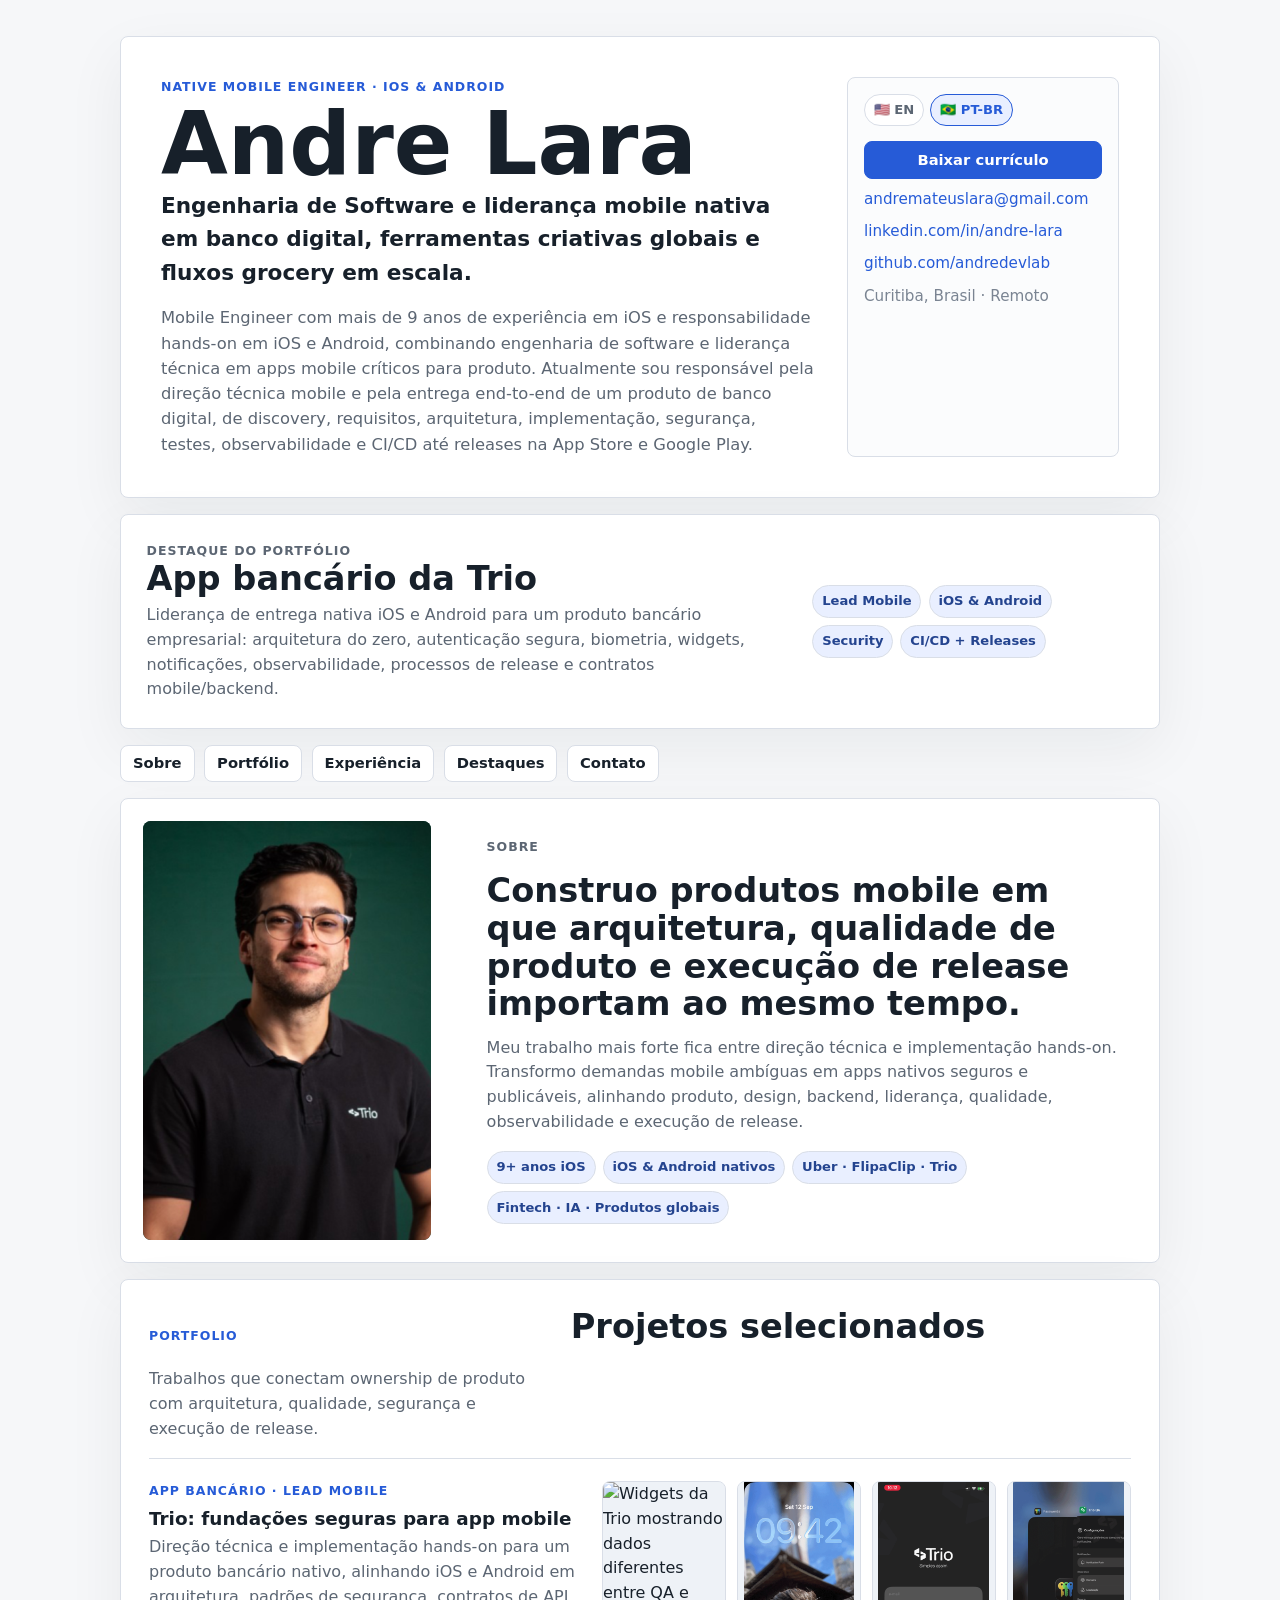
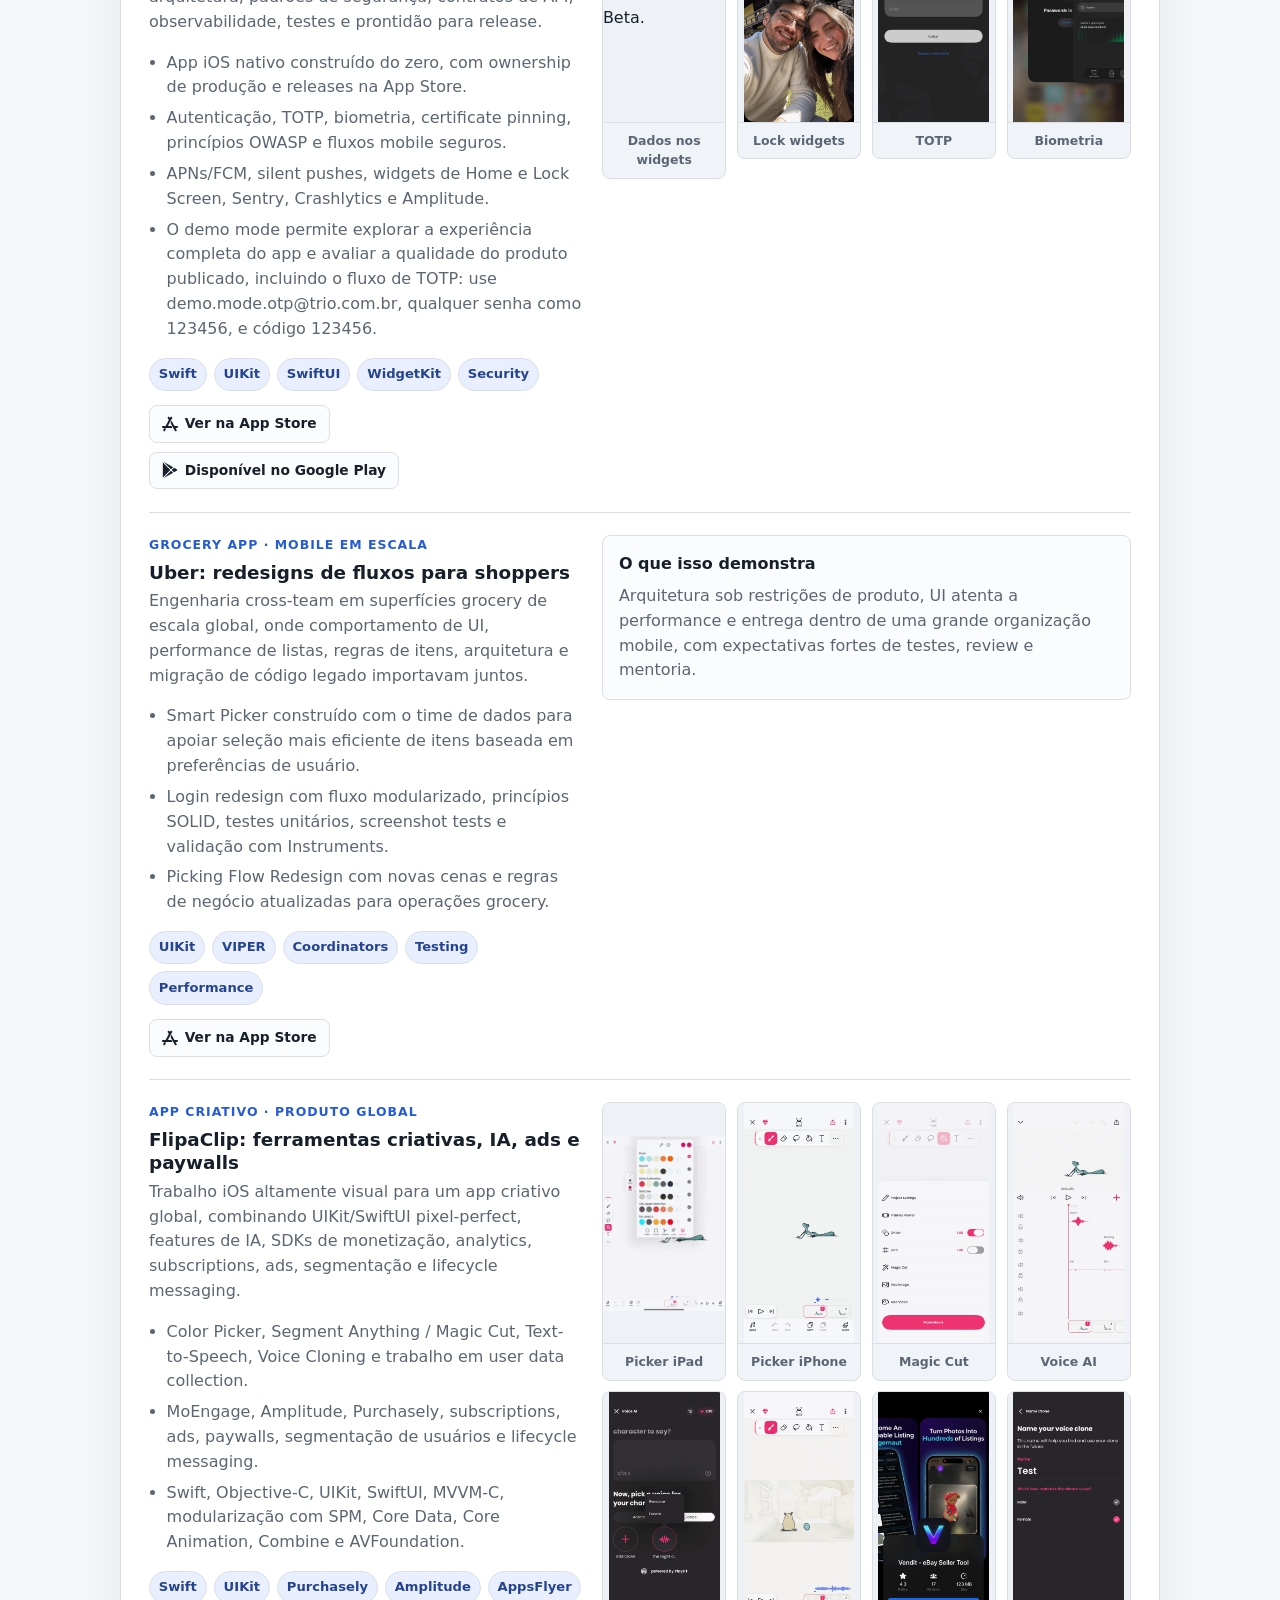
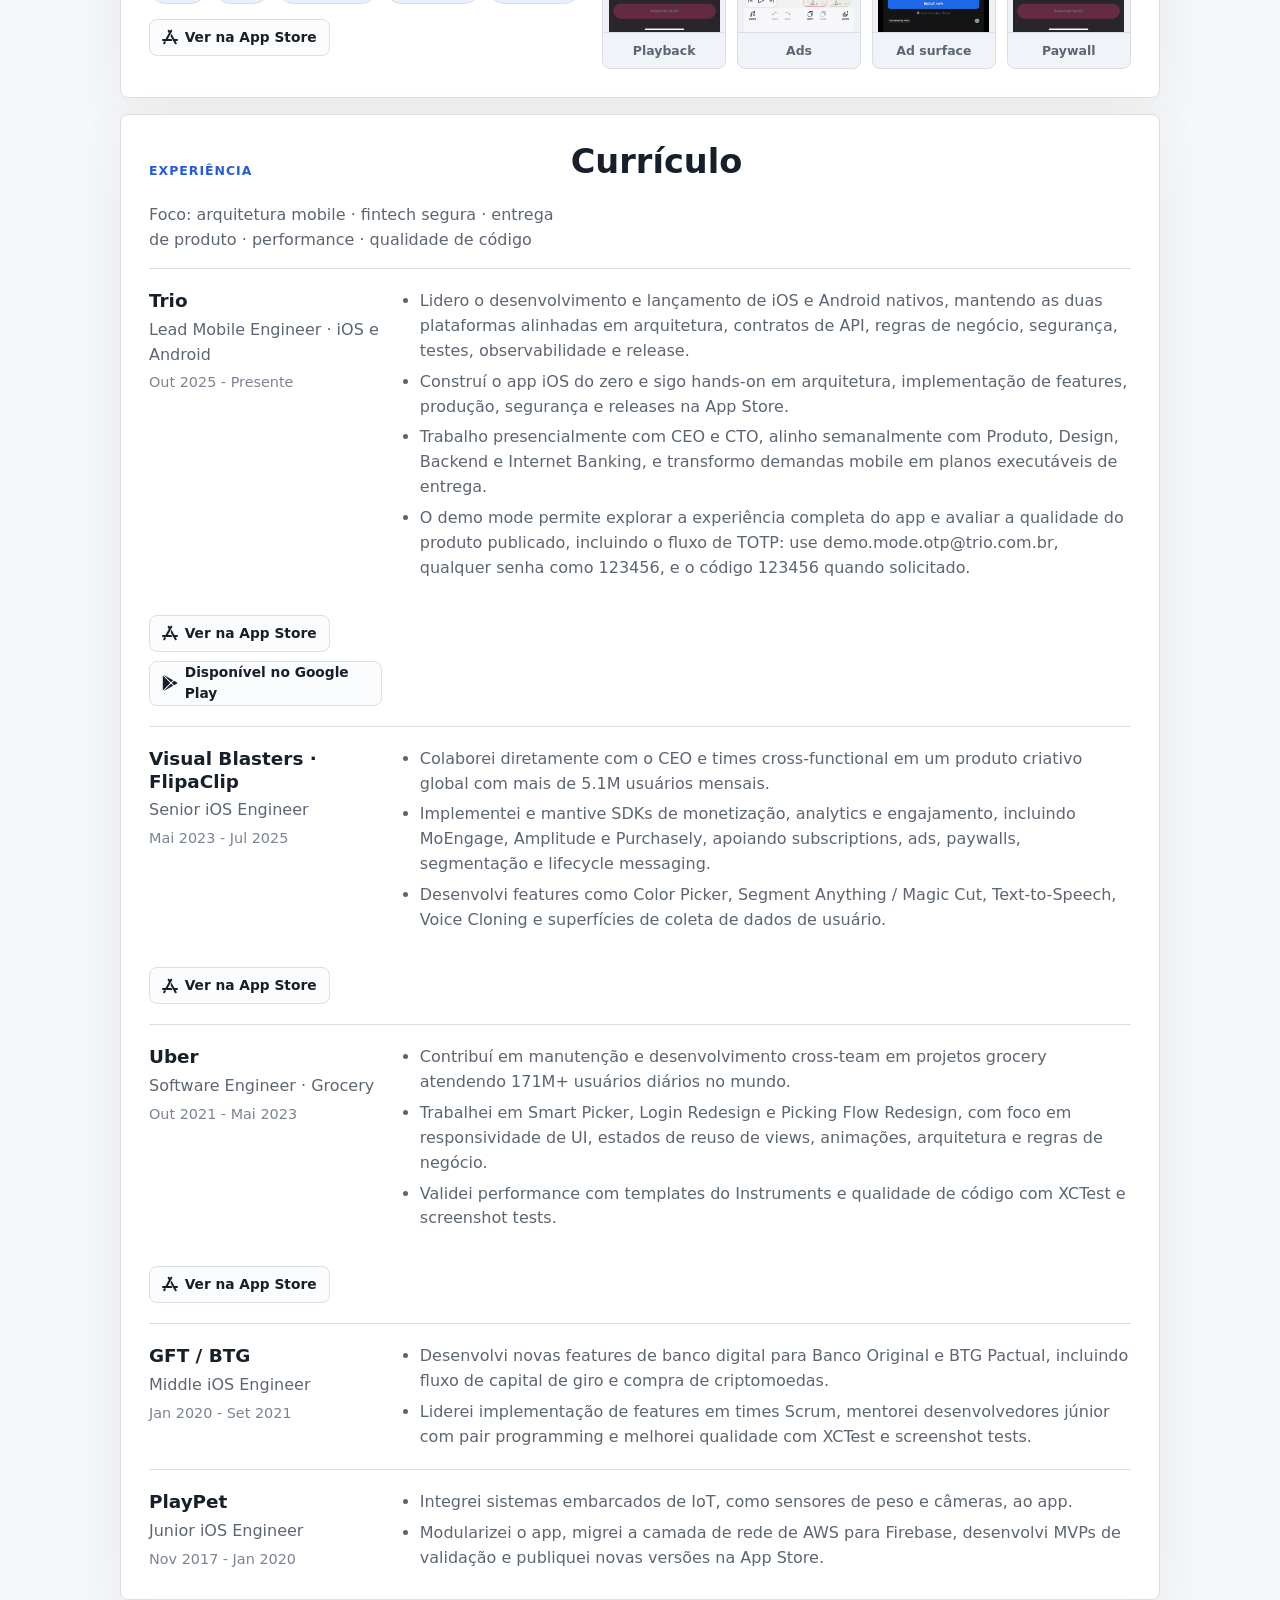
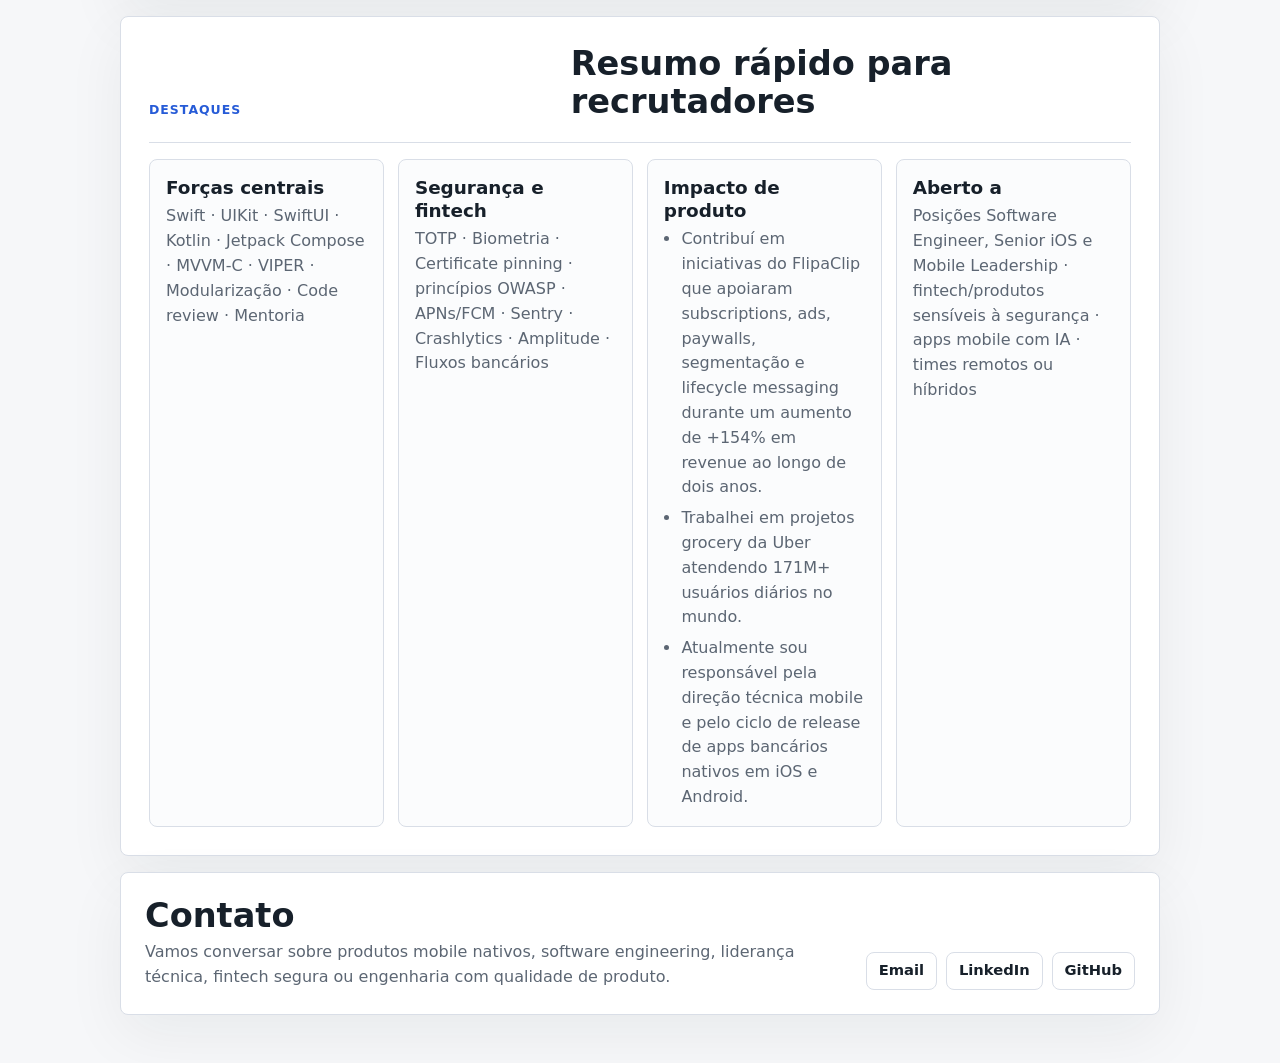
==== commit 22eff0a0: "swipe experience and portfolio sections" ====
--- a/pt-br.html
+++ b/pt-br.html
@@ -14,13 +14,7 @@
           <p class="kicker">Native Mobile Engineer · iOS & Android</p>
           <h1>Andre Lara</h1>
           <p class="headline">Engenharia de Software e liderança mobile nativa em banco digital, ferramentas criativas globais e fluxos grocery em escala.</p>
-          <p class="summary">
-            Mobile Engineer com mais de 9 anos de experiência em iOS e responsabilidade hands-on em
-            iOS e Android, combinando engenharia de software e liderança técnica em apps mobile críticos para
-            produto. Atualmente sou responsável pela direção técnica mobile e pela entrega end-to-end de um
-            produto de banco digital, de discovery, requisitos, arquitetura, implementação, segurança, testes,
-            observabilidade e CI/CD até releases na App Store e Google Play.
-          </p>
+          <p class="summary">Mobile Engineer com mais de 9 anos de experiência em iOS e responsabilidade hands-on em iOS e Android, combinando engenharia de software e liderança técnica em apps mobile críticos para produto. Atualmente sou responsável pela direção técnica mobile e pela entrega end-to-end de um produto de banco digital, de discovery, requisitos, arquitetura, implementação, segurança, testes, observabilidade e CI/CD até releases na App Store e Google Play.</p>
         </div>
         <aside class="contact-card" aria-label="Informações de contato">
           <div class="language-switch" aria-label="Seletor de idioma">
@@ -39,11 +33,7 @@
         <div>
           <p class="section-label">Destaque do portfólio</p>
           <h2 id="portfolio-highlight-title">App bancário da Trio</h2>
-          <p>
-            Liderança de entrega nativa iOS e Android para um produto bancário empresarial: arquitetura
-            do zero, autenticação segura, biometria, widgets, notificações, observabilidade, processos
-            de release e contratos mobile/backend.
-          </p>
+          <p>Liderança de entrega nativa iOS e Android para um produto bancário empresarial: arquitetura do zero, autenticação segura, biometria, widgets, notificações, observabilidade, processos de release e contratos mobile/backend.</p>
         </div>
         <div class="highlight-facts" aria-label="Destaques da Trio">
           <span>Lead Mobile</span>
@@ -55,8 +45,8 @@
 
       <nav class="quick-nav" aria-label="Seções da página">
         <a href="#about">Sobre</a>
+        <a href="#portfolio">Portfólio</a>
         <a href="#experience">Experiência</a>
-        <a href="#portfolio">Portfólio</a>
         <a href="#highlights">Destaques</a>
         <a href="#contact">Contato</a>
       </nav>
@@ -68,11 +58,7 @@
         <div class="profile-copy">
           <p class="section-label">Sobre</p>
           <h2 id="about-title">Construo produtos mobile em que arquitetura, qualidade de produto e execução de release importam ao mesmo tempo.</h2>
-          <p>
-            Meu trabalho mais forte fica entre direção técnica e implementação hands-on. Transformo demandas
-            mobile ambíguas em apps nativos seguros e publicáveis, alinhando produto, design, backend,
-            liderança, qualidade, observabilidade e execução de release.
-          </p>
+          <p>Meu trabalho mais forte fica entre direção técnica e implementação hands-on. Transformo demandas mobile ambíguas em apps nativos seguros e publicáveis, alinhando produto, design, backend, liderança, qualidade, observabilidade e execução de release.</p>
           <div class="profile-facts" aria-label="Resumo profissional">
             <span>9+ anos iOS</span>
             <span>iOS & Android nativos</span>
@@ -82,90 +68,6 @@
         </div>
       </section>
 
-      <section class="section" id="experience">
-        <div class="section-heading">
-          <p class="section-label">Experiência</p>
-          <h2>Currículo</h2>
-          <p>Foco: arquitetura mobile · fintech segura · entrega de produto · performance · qualidade de código</p>
-        </div>
-
-        <div class="experience-list">
-          <article class="experience-item">
-            <div class="experience-meta">
-              <h3>Trio</h3>
-              <p>Lead Mobile Engineer · iOS e Android</p>
-              <span>Out 2025 - Presente</span>
-            </div>
-            <ul>
-              <li>Lidero o desenvolvimento e lançamento de iOS e Android nativos, mantendo as duas plataformas alinhadas em arquitetura, contratos de API, regras de negócio, segurança, testes, observabilidade e release.</li>
-              <li>Construí o app iOS do zero e sigo hands-on em arquitetura, implementação de features, produção, segurança e releases na App Store.</li>
-              <li>Trabalho presencialmente com CEO e CTO, alinho semanalmente com Produto, Design, Backend e Internet Banking, e transformo demandas mobile em planos executáveis de entrega.</li>
-              <li>O demo mode permite explorar a experiência completa do app e avaliar a qualidade do produto publicado, incluindo o fluxo de TOTP: use demo.mode.otp@trio.com.br, qualquer senha como 123456, e o código 123456 quando solicitado.</li>
-            </ul>
-            <div class="store-links" aria-label="Links da Trio nas lojas">
-              <a href="https://apps.apple.com/br/app/trio-conta-para-empresas/id6755193964?l=en-GB"><span class="store-icon store-icon-appstore" aria-hidden="true"></span>Ver na App Store</a>
-              <a href="https://play.google.com/store/apps/details?id=br.com.trio.android"><span class="store-icon store-icon-play" aria-hidden="true"></span>Disponível no Google Play</a>
-            </div>
-          </article>
-
-          <article class="experience-item">
-            <div class="experience-meta">
-              <h3>Visual Blasters · FlipaClip</h3>
-              <p>Senior iOS Engineer</p>
-              <span>Mai 2023 - Jul 2025</span>
-            </div>
-            <ul>
-              <li>Colaborei diretamente com o CEO e times cross-functional em um produto criativo global com mais de 5.1M usuários mensais.</li>
-              <li>Implementei e mantive SDKs de monetização, analytics e engajamento, incluindo MoEngage, Amplitude e Purchasely, apoiando subscriptions, ads, paywalls, segmentação e lifecycle messaging.</li>
-              <li>Desenvolvi features como Color Picker, Segment Anything / Magic Cut, Text-to-Speech, Voice Cloning e superfícies de coleta de dados de usuário.</li>
-            </ul>
-            <div class="store-links" aria-label="Links do FlipaClip nas lojas">
-              <a href="https://apps.apple.com/br/app/flipaclip-2d-animation-maker/id1101848914?l=en-GB"><span class="store-icon store-icon-appstore" aria-hidden="true"></span>Ver na App Store</a>
-            </div>
-          </article>
-
-          <article class="experience-item">
-            <div class="experience-meta">
-              <h3>Uber</h3>
-              <p>Software Engineer · Grocery</p>
-              <span>Out 2021 - Mai 2023</span>
-            </div>
-            <ul>
-              <li>Contribuí em manutenção e desenvolvimento cross-team em projetos grocery atendendo 171M+ usuários diários no mundo.</li>
-              <li>Trabalhei em Smart Picker, Login Redesign e Picking Flow Redesign, com foco em responsividade de UI, estados de reuso de views, animações, arquitetura e regras de negócio.</li>
-              <li>Validei performance com templates do Instruments e qualidade de código com XCTest e screenshot tests.</li>
-            </ul>
-            <div class="store-links" aria-label="Links da Uber nas lojas">
-              <a href="https://apps.apple.com/br/app/uber-rides-eats-and-more/id368677368?l=en-GB"><span class="store-icon store-icon-appstore" aria-hidden="true"></span>Ver na App Store</a>
-            </div>
-          </article>
-
-          <article class="experience-item">
-            <div class="experience-meta">
-              <h3>GFT / BTG</h3>
-              <p>Middle iOS Engineer</p>
-              <span>Jan 2020 - Set 2021</span>
-            </div>
-            <ul>
-              <li>Desenvolvi novas features de banco digital para Banco Original e BTG Pactual, incluindo fluxo de capital de giro e compra de criptomoedas.</li>
-              <li>Liderei implementação de features em times Scrum, mentorei desenvolvedores júnior com pair programming e melhorei qualidade com XCTest e screenshot tests.</li>
-            </ul>
-          </article>
-
-          <article class="experience-item">
-            <div class="experience-meta">
-              <h3>PlayPet</h3>
-              <p>Junior iOS Engineer</p>
-              <span>Nov 2017 - Jan 2020</span>
-            </div>
-            <ul>
-              <li>Integrei sistemas embarcados de IoT, como sensores de peso e câmeras, ao app.</li>
-              <li>Modularizei o app, migrei a camada de rede de AWS para Firebase, desenvolvi MVPs de validação e publiquei novas versões na App Store.</li>
-            </ul>
-          </article>
-        </div>
-      </section>
-
       <section class="section" id="portfolio">
         <div class="section-heading">
           <p class="section-label">Portfolio</p>
@@ -178,11 +80,7 @@
             <div class="portfolio-copy">
               <p class="project-type">App bancário · Lead Mobile</p>
               <h3>Trio: fundações seguras para app mobile</h3>
-              <p>
-                Direção técnica e implementação hands-on para um produto bancário nativo, alinhando
-                iOS e Android em arquitetura, padrões de segurança, contratos de API, observabilidade,
-                testes e prontidão para release.
-              </p>
+              <p>Direção técnica e implementação hands-on para um produto bancário nativo, alinhando iOS e Android em arquitetura, padrões de segurança, contratos de API, observabilidade, testes e prontidão para release.</p>
               <ul class="compact-list">
                 <li>App iOS nativo construído do zero, com ownership de produção e releases na App Store.</li>
                 <li>Autenticação, TOTP, biometria, certificate pinning, princípios OWASP e fluxos mobile seguros.</li>
@@ -225,10 +123,7 @@
             <div class="portfolio-copy">
               <p class="project-type">Grocery app · Mobile em escala</p>
               <h3>Uber: redesigns de fluxos para shoppers</h3>
-              <p>
-                Engenharia cross-team em superfícies grocery de escala global, onde comportamento de UI,
-                performance de listas, regras de itens, arquitetura e migração de código legado importavam juntos.
-              </p>
+              <p>Engenharia cross-team em superfícies grocery de escala global, onde comportamento de UI, performance de listas, regras de itens, arquitetura e migração de código legado importavam juntos.</p>
               <ul class="compact-list">
                 <li>Smart Picker construído com o time de dados para apoiar seleção mais eficiente de itens baseada em preferências de usuário.</li>
                 <li>Login redesign com fluxo modularizado, princípios SOLID, testes unitários, screenshot tests e validação com Instruments.</li>
@@ -255,10 +150,7 @@
             <div class="portfolio-copy">
               <p class="project-type">App criativo · Produto global</p>
               <h3>FlipaClip: ferramentas criativas, IA, ads e paywalls</h3>
-              <p>
-                Trabalho iOS altamente visual para um app criativo global, combinando UIKit/SwiftUI pixel-perfect,
-                features de IA, SDKs de monetização, analytics, subscriptions, ads, segmentação e lifecycle messaging.
-              </p>
+              <p>Trabalho iOS altamente visual para um app criativo global, combinando UIKit/SwiftUI pixel-perfect, features de IA, SDKs de monetização, analytics, subscriptions, ads, segmentação e lifecycle messaging.</p>
               <ul class="compact-list">
                 <li>Color Picker, Segment Anything / Magic Cut, Text-to-Speech, Voice Cloning e trabalho em user data collection.</li>
                 <li>MoEngage, Amplitude, Purchasely, subscriptions, ads, paywalls, segmentação de usuários e lifecycle messaging.</li>
@@ -313,6 +205,93 @@
         </div>
       </section>
 
+
+      <section class="section" id="experience">
+        <div class="section-heading">
+          <p class="section-label">Experiência</p>
+          <h2>Currículo</h2>
+          <p>Foco: arquitetura mobile · fintech segura · entrega de produto · performance · qualidade de código</p>
+        </div>
+
+        <div class="experience-list">
+          <article class="experience-item">
+            <div class="experience-meta">
+              <h3>Trio</h3>
+              <p>Lead Mobile Engineer · iOS e Android</p>
+              <span>Out 2025 - Presente</span>
+            </div>
+            <ul>
+              <li>Lidero o desenvolvimento e lançamento de iOS e Android nativos, mantendo as duas plataformas alinhadas em arquitetura, contratos de API, regras de negócio, segurança, testes, observabilidade e release.</li>
+              <li>Construí o app iOS do zero e sigo hands-on em arquitetura, implementação de features, produção, segurança e releases na App Store.</li>
+              <li>Trabalho presencialmente com CEO e CTO, alinho semanalmente com Produto, Design, Backend e Internet Banking, e transformo demandas mobile em planos executáveis de entrega.</li>
+              <li>O demo mode permite explorar a experiência completa do app e avaliar a qualidade do produto publicado, incluindo o fluxo de TOTP: use demo.mode.otp@trio.com.br, qualquer senha como 123456, e o código 123456 quando solicitado.</li>
+            </ul>
+            <div class="store-links" aria-label="Links da Trio nas lojas">
+              <a href="https://apps.apple.com/br/app/trio-conta-para-empresas/id6755193964?l=en-GB"><span class="store-icon store-icon-appstore" aria-hidden="true"></span>Ver na App Store</a>
+              <a href="https://play.google.com/store/apps/details?id=br.com.trio.android"><span class="store-icon store-icon-play" aria-hidden="true"></span>Disponível no Google Play</a>
+            </div>
+          </article>
+
+          <article class="experience-item">
+            <div class="experience-meta">
+              <h3>Visual Blasters · FlipaClip</h3>
+              <p>Senior iOS Engineer</p>
+              <span>Mai 2023 - Jul 2025</span>
+            </div>
+            <ul>
+              <li>Colaborei diretamente com o CEO e times cross-functional em um produto criativo global com mais de 5.1M usuários mensais.</li>
+              <li>Implementei e mantive SDKs de monetização, analytics e engajamento, incluindo MoEngage, Amplitude e Purchasely, apoiando subscriptions, ads, paywalls, segmentação e lifecycle messaging.</li>
+              <li>Desenvolvi features como Color Picker, Segment Anything / Magic Cut, Text-to-Speech, Voice Cloning e superfícies de coleta de dados de usuário.</li>
+            </ul>
+            <div class="store-links" aria-label="Links do FlipaClip nas lojas">
+              <a href="https://apps.apple.com/br/app/flipaclip-2d-animation-maker/id1101848914?l=en-GB"><span class="store-icon store-icon-appstore" aria-hidden="true"></span>Ver na App Store</a>
+            </div>
+          </article>
+
+          <article class="experience-item">
+            <div class="experience-meta">
+              <h3>Uber</h3>
+              <p>Software Engineer · Grocery</p>
+              <span>Out 2021 - Mai 2023</span>
+            </div>
+            <ul>
+              <li>Contribuí em manutenção e desenvolvimento cross-team em projetos grocery atendendo 171M+ usuários diários no mundo.</li>
+              <li>Trabalhei em Smart Picker, Login Redesign e Picking Flow Redesign, com foco em responsividade de UI, estados de reuso de views, animações, arquitetura e regras de negócio.</li>
+              <li>Validei performance com templates do Instruments e qualidade de código com XCTest e screenshot tests.</li>
+            </ul>
+            <div class="store-links" aria-label="Links da Uber nas lojas">
+              <a href="https://apps.apple.com/br/app/uber-rides-eats-and-more/id368677368?l=en-GB"><span class="store-icon store-icon-appstore" aria-hidden="true"></span>Ver na App Store</a>
+            </div>
+          </article>
+
+          <article class="experience-item">
+            <div class="experience-meta">
+              <h3>GFT / BTG</h3>
+              <p>Middle iOS Engineer</p>
+              <span>Jan 2020 - Set 2021</span>
+            </div>
+            <ul>
+              <li>Desenvolvi novas features de banco digital para Banco Original e BTG Pactual, incluindo fluxo de capital de giro e compra de criptomoedas.</li>
+              <li>Liderei implementação de features em times Scrum, mentorei desenvolvedores júnior com pair programming e melhorei qualidade com XCTest e screenshot tests.</li>
+            </ul>
+          </article>
+
+          <article class="experience-item">
+            <div class="experience-meta">
+              <h3>PlayPet</h3>
+              <p>Junior iOS Engineer</p>
+              <span>Nov 2017 - Jan 2020</span>
+            </div>
+            <ul>
+              <li>Integrei sistemas embarcados de IoT, como sensores de peso e câmeras, ao app.</li>
+              <li>Modularizei o app, migrei a camada de rede de AWS para Firebase, desenvolvi MVPs de validação e publiquei novas versões na App Store.</li>
+            </ul>
+          </article>
+        </div>
+      </section>
+
+      
+
       <section class="section" id="highlights">
         <div class="section-heading">
           <p class="section-label">Destaques</p>
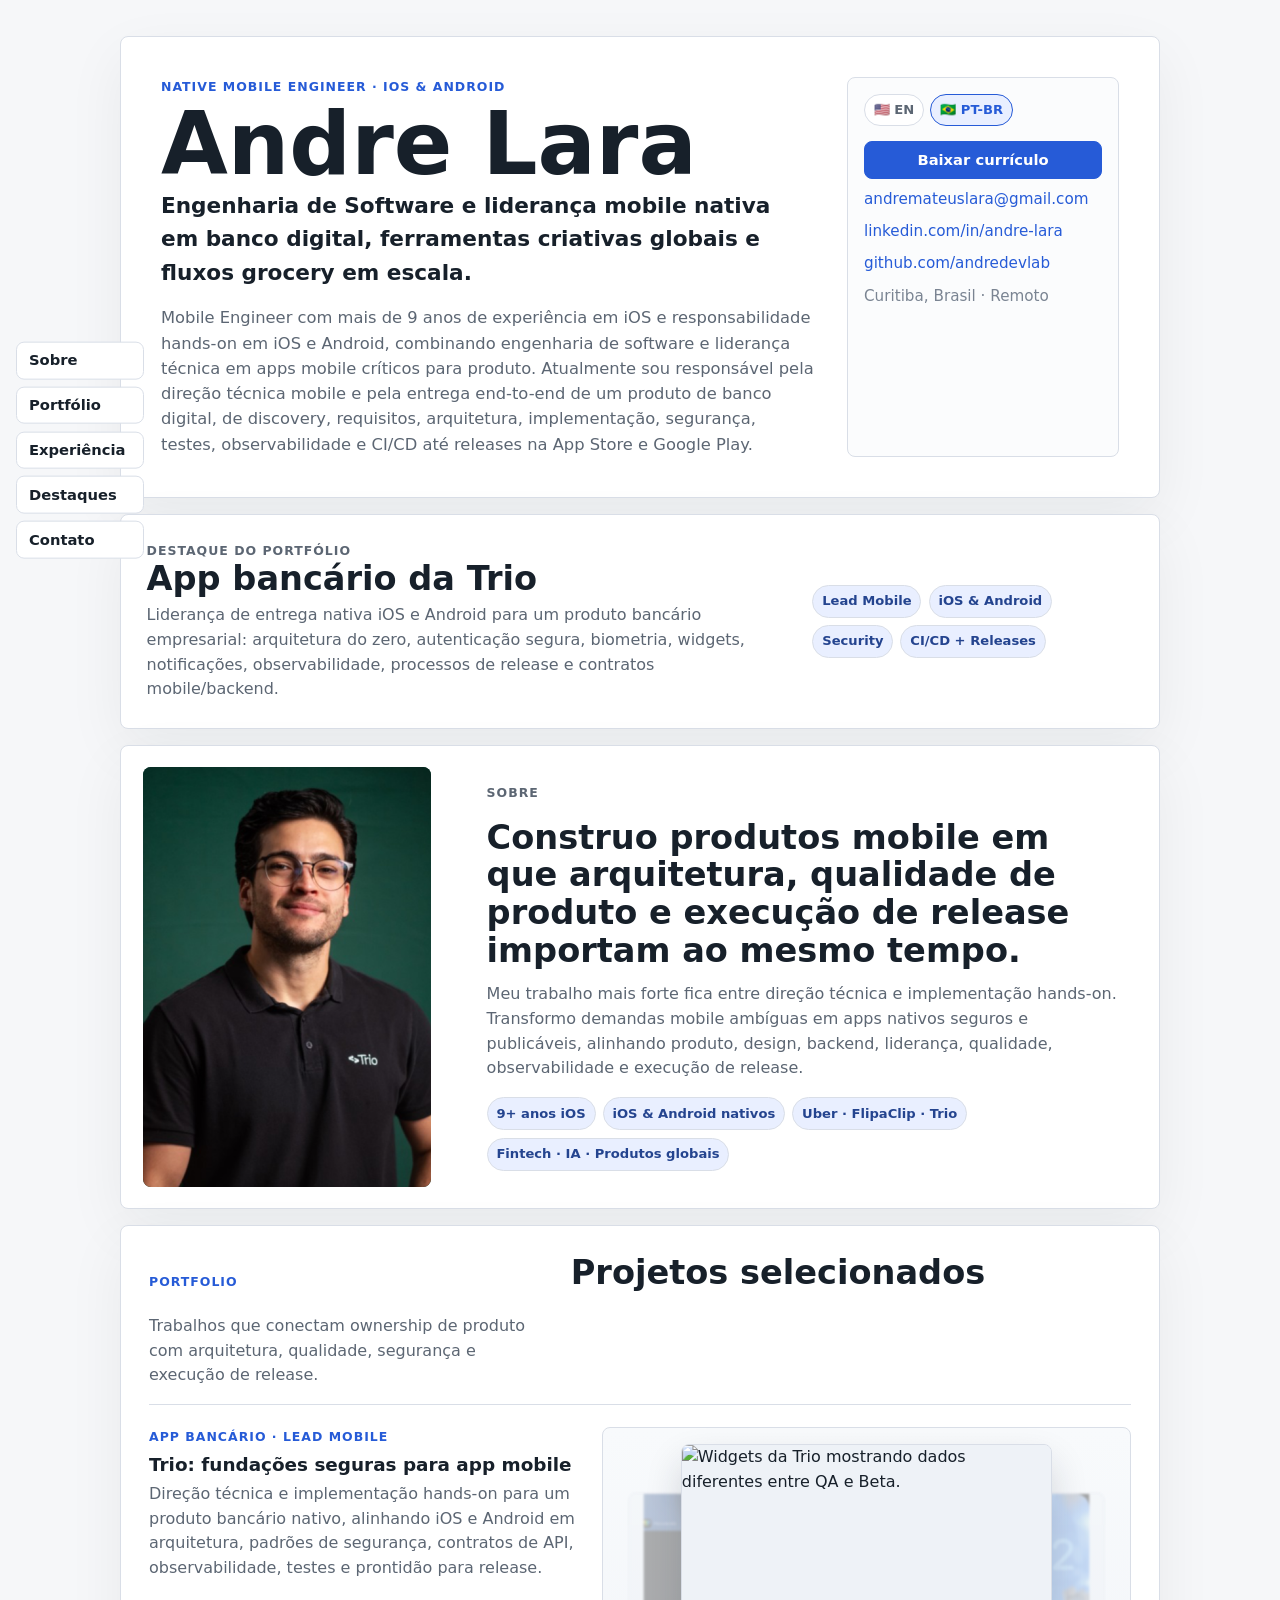
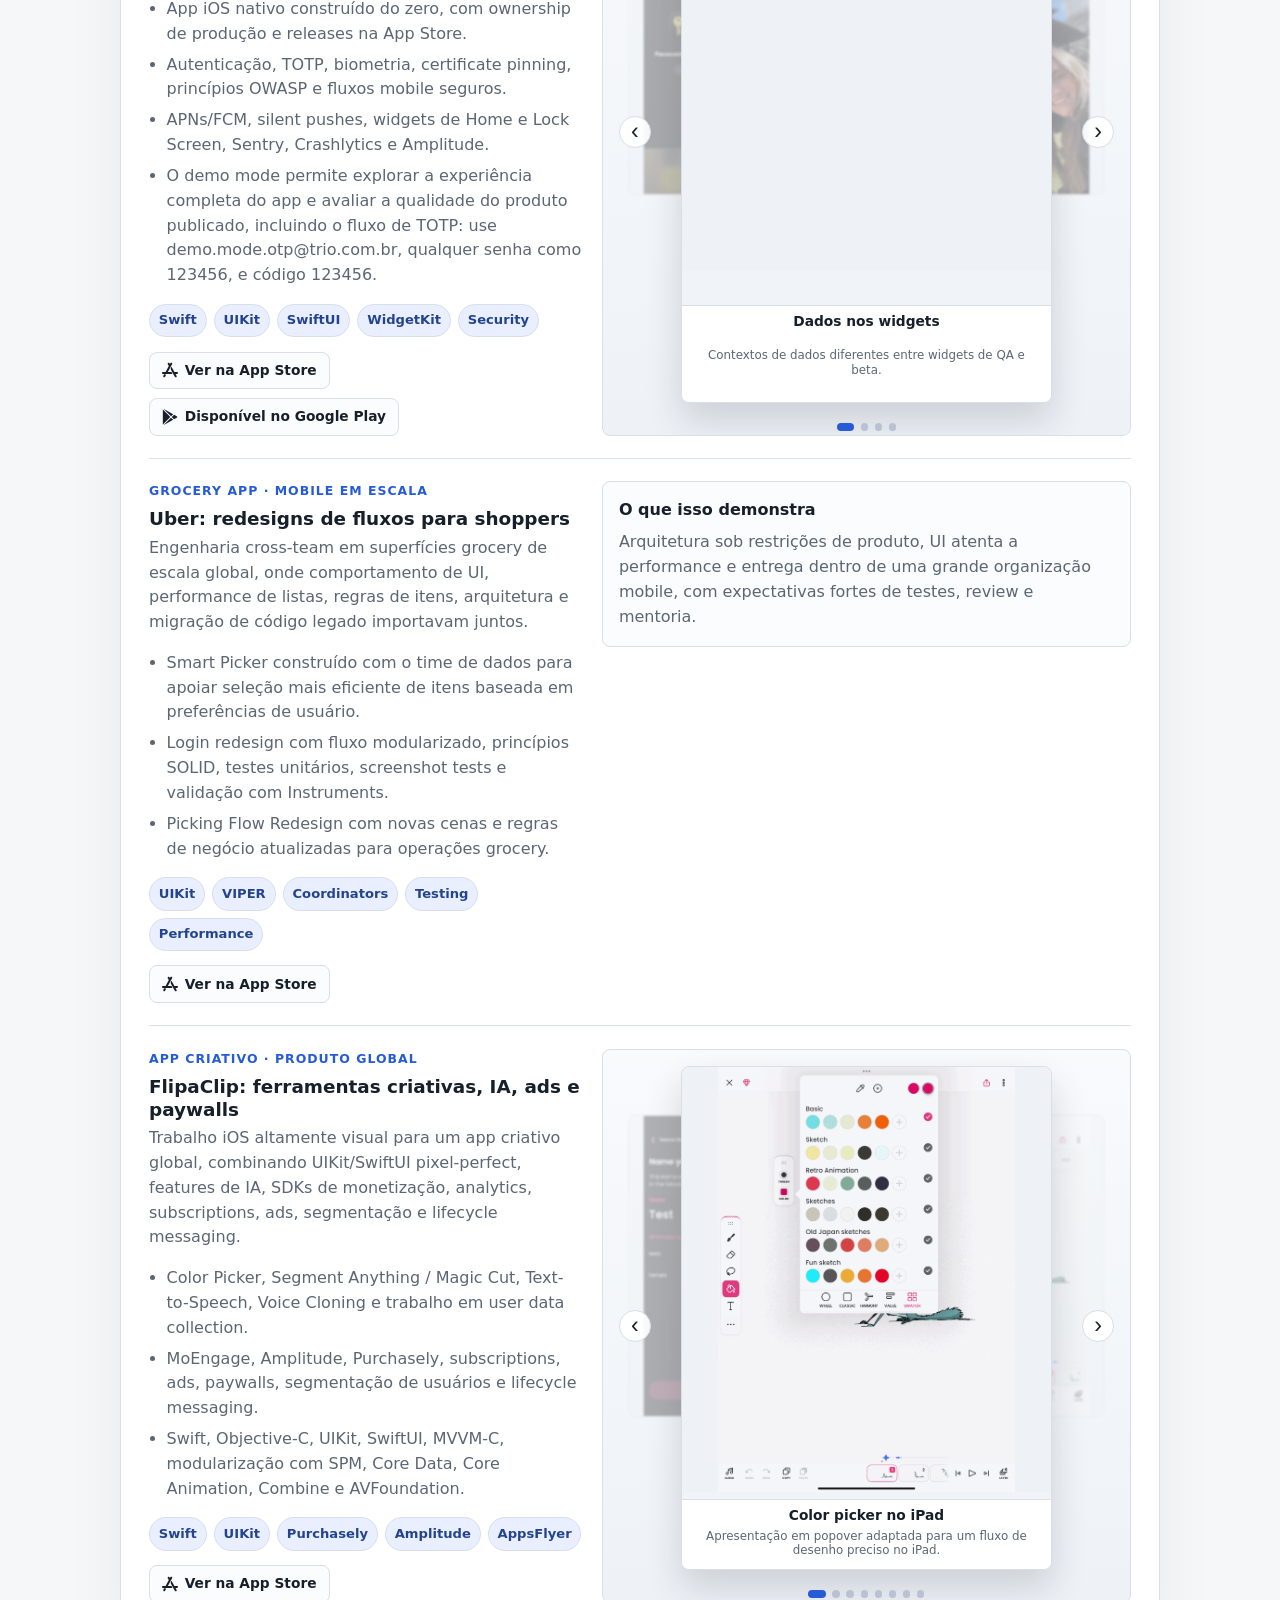
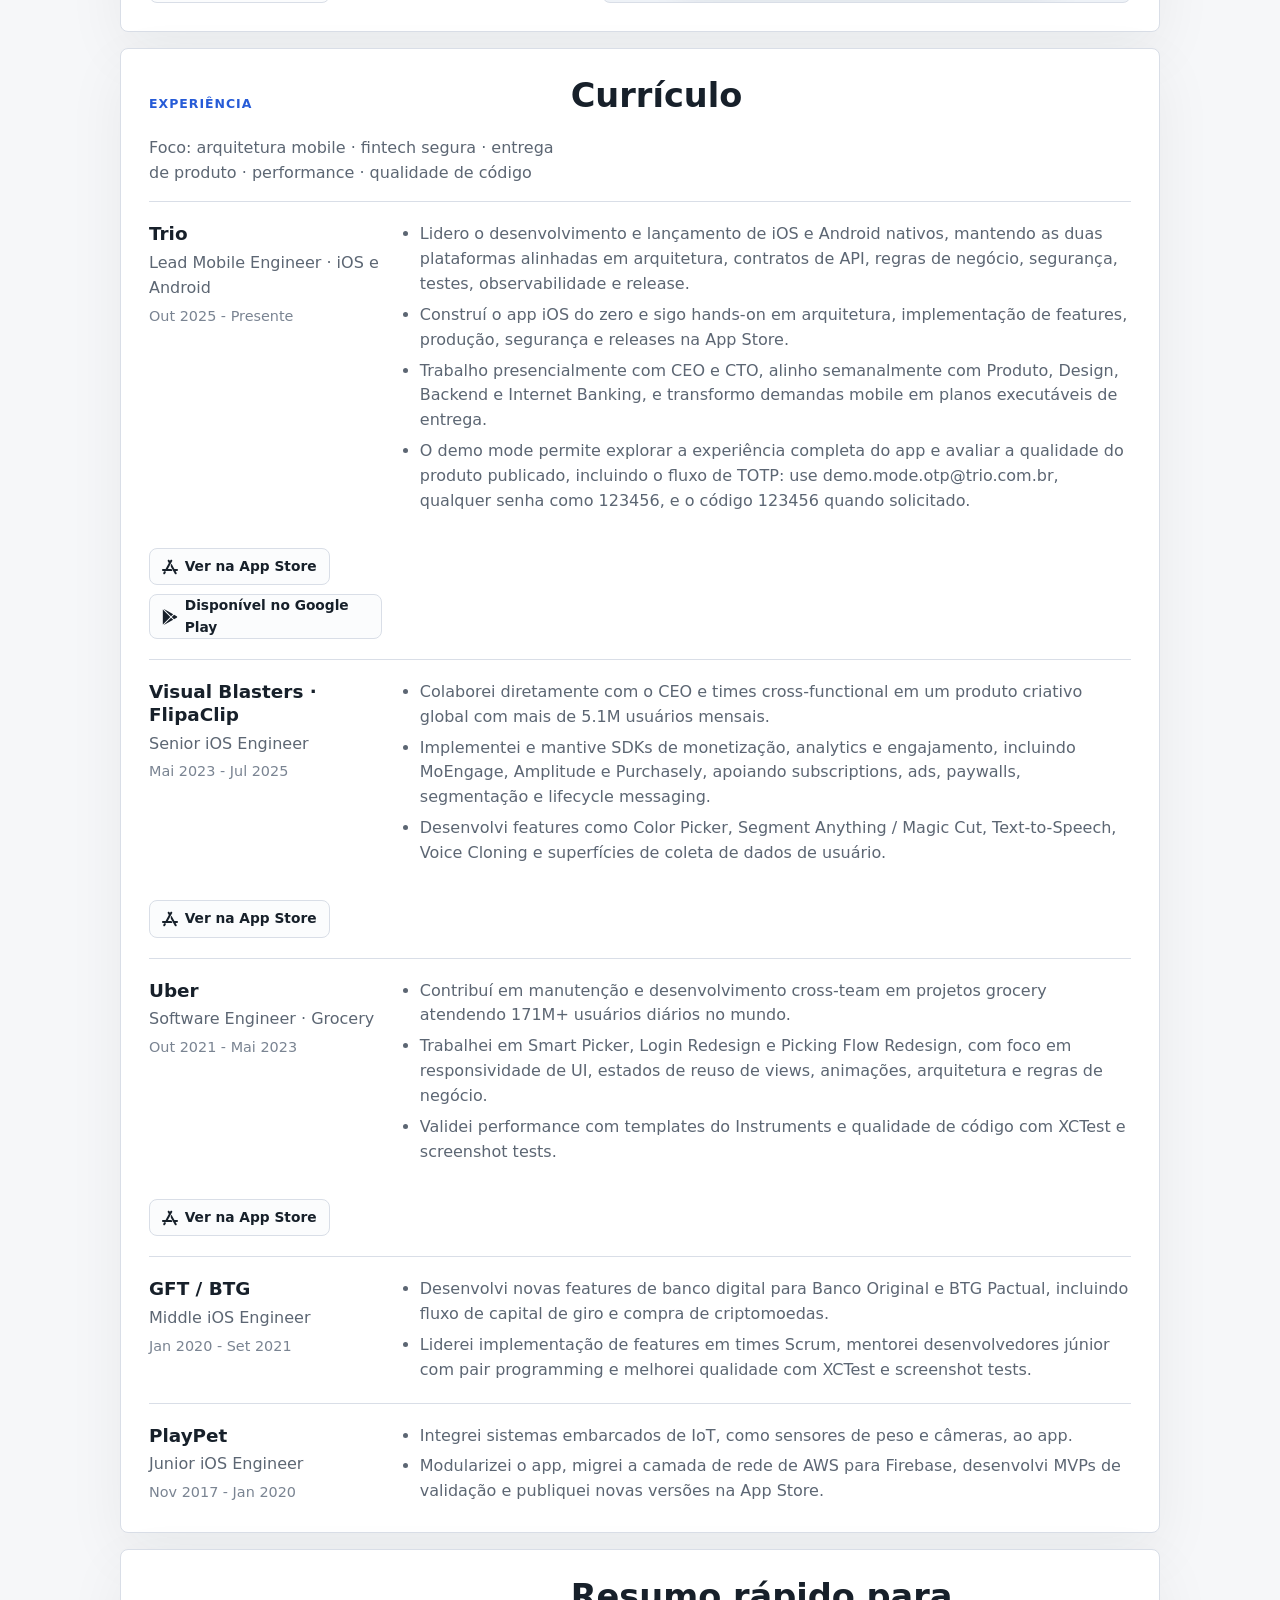
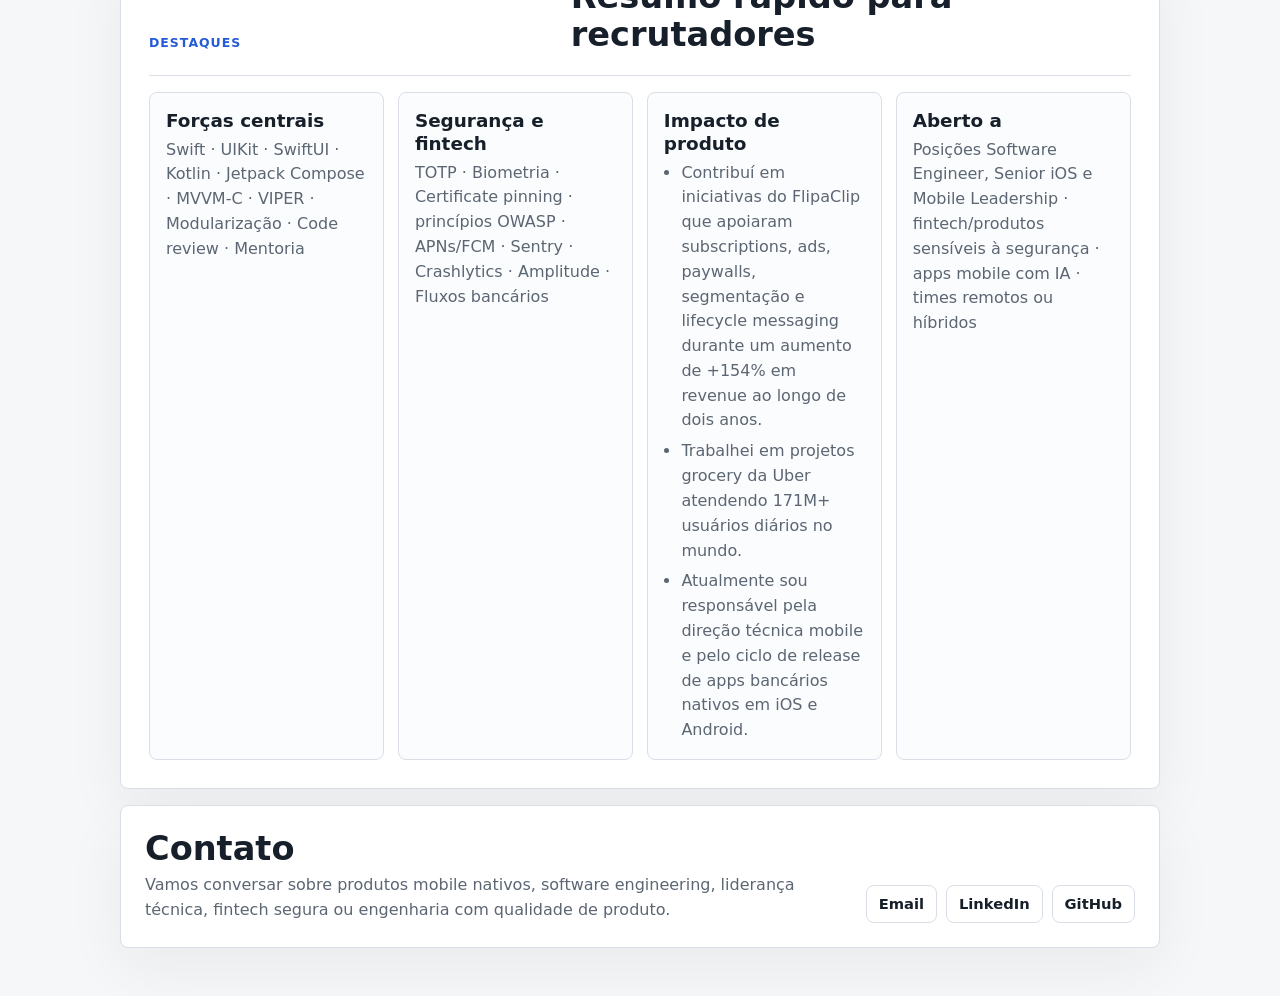
==== commit b7a838bb: "feat: add focused carousels for product GIFs" ====
--- a/pt-br.html
+++ b/pt-br.html
@@ -99,23 +99,34 @@
                 <a href="https://play.google.com/store/apps/details?id=br.com.trio.android"><span class="store-icon store-icon-play" aria-hidden="true"></span>Disponível no Google Play</a>
               </div>
             </div>
-            <div class="media-strip">
-              <figure>
-                <img src="assets/media/trio-widget-databases.gif" alt="Widgets da Trio mostrando dados diferentes entre QA e Beta.">
-                <figcaption>Dados nos widgets</figcaption>
-              </figure>
-              <figure>
-                <img src="assets/media/trio-lock-widgets.gif" alt="Widgets da Trio na tela bloqueada e tela inicial para aprovações pendentes.">
-                <figcaption>Lock widgets</figcaption>
-              </figure>
-              <figure>
-                <img src="assets/media/trio-totp-login.gif" alt="Fluxo de autenticação da Trio com email, senha e TOTP.">
-                <figcaption>TOTP</figcaption>
-              </figure>
-              <figure>
-                <img src="assets/media/trio-biometrics.gif" alt="Autenticação biométrica da Trio com Secure Enclave.">
-                <figcaption>Biometria</figcaption>
-              </figure>
+            <div class="focus-carousel" data-focus-carousel aria-label="Walkthrough visual da Trio">
+              <button class="carousel-button carousel-button-prev" type="button" data-carousel-prev aria-label="GIF anterior da Trio">‹</button>
+              <div class="carousel-stage">
+                <img class="carousel-side carousel-side-left" data-carousel-prev-image src="assets/media/trio-biometrics.gif" alt="" aria-hidden="true">
+                <figure class="carousel-active-card">
+                  <img data-carousel-main src="assets/media/trio-widget-databases.gif" alt="Widgets da Trio mostrando dados diferentes entre QA e Beta.">
+                  <figcaption>
+                    <strong data-carousel-title>Dados nos widgets</strong>
+                    <span data-carousel-description>Contextos de dados diferentes entre widgets de QA e beta.</span>
+                  </figcaption>
+                </figure>
+                <img class="carousel-side carousel-side-right" data-carousel-next-image src="assets/media/trio-lock-widgets.gif" alt="" aria-hidden="true">
+              </div>
+              <button class="carousel-button carousel-button-next" type="button" data-carousel-next aria-label="Próximo GIF da Trio">›</button>
+              <div class="carousel-dots" aria-label="Escolher GIF da Trio">
+                <button type="button" data-carousel-dot="0" aria-label="Mostrar dados nos widgets"></button>
+                <button type="button" data-carousel-dot="1" aria-label="Mostrar lock widgets"></button>
+                <button type="button" data-carousel-dot="2" aria-label="Mostrar TOTP"></button>
+                <button type="button" data-carousel-dot="3" aria-label="Mostrar biometria"></button>
+              </div>
+              <script type="application/json" data-carousel-items>
+                [
+                  {"src":"assets/media/trio-widget-databases.gif","title":"Dados nos widgets","description":"Contextos de dados diferentes entre widgets de QA e beta.","alt":"Widgets da Trio mostrando dados diferentes entre QA e Beta."},
+                  {"src":"assets/media/trio-lock-widgets.gif","title":"Lock widgets","description":"Aprovações pendentes visíveis nos widgets da tela bloqueada e tela inicial.","alt":"Widgets da Trio na tela bloqueada e tela inicial para aprovações pendentes."},
+                  {"src":"assets/media/trio-totp-login.gif","title":"Autenticação TOTP","description":"Fluxo com email, senha e código demo determinístico.","alt":"Fluxo de autenticação da Trio com email, senha e TOTP."},
+                  {"src":"assets/media/trio-biometrics.gif","title":"Biometria","description":"Experiência de autenticação biométrica para acesso seguro ao app.","alt":"Autenticação biométrica da Trio com Secure Enclave."}
+                ]
+              </script>
             </div>
           </article>
 
@@ -167,39 +178,42 @@
                 <a href="https://apps.apple.com/br/app/flipaclip-2d-animation-maker/id1101848914?l=en-GB"><span class="store-icon store-icon-appstore" aria-hidden="true"></span>Ver na App Store</a>
               </div>
             </div>
-            <div class="media-strip">
-              <figure>
-                <img src="assets/media/flipaclip-color-picker-ipad.gif" alt="Color picker do FlipaClip no iPad.">
-                <figcaption>Picker iPad</figcaption>
-              </figure>
-              <figure>
-                <img src="assets/media/flipaclip-color-picker-iphone.gif" alt="Color picker do FlipaClip no iPhone.">
-                <figcaption>Picker iPhone</figcaption>
-              </figure>
-              <figure>
-                <img src="assets/media/flipaclip-magic-cut.gif" alt="Magic Cut do FlipaClip com segmentação de imagem por IA.">
-                <figcaption>Magic Cut</figcaption>
-              </figure>
-              <figure>
-                <img src="assets/media/flipaclip-voice-cloning-1.gif" alt="Interface de voice cloning no FlipaClip.">
-                <figcaption>Voice AI</figcaption>
-              </figure>
-              <figure>
-                <img src="assets/media/flipaclip-voice-cloning-2.gif" alt="Detalhes de playback do voice cloning no FlipaClip.">
-                <figcaption>Playback</figcaption>
-              </figure>
-              <figure>
-                <img src="assets/media/flipaclip-rewarded-ads-1.gif" alt="Fluxo de rewarded ads no FlipaClip.">
-                <figcaption>Ads</figcaption>
-              </figure>
-              <figure>
-                <img src="assets/media/flipaclip-rewarded-ads-2.gif" alt="Superfície de ads no FlipaClip.">
-                <figcaption>Ad surface</figcaption>
-              </figure>
-              <figure>
-                <img src="assets/media/flipaclip-paywall.gif" alt="Paywall Purchasely no FlipaClip.">
-                <figcaption>Paywall</figcaption>
-              </figure>
+            <div class="focus-carousel" data-focus-carousel aria-label="Walkthrough visual do FlipaClip">
+              <button class="carousel-button carousel-button-prev" type="button" data-carousel-prev aria-label="GIF anterior do FlipaClip">‹</button>
+              <div class="carousel-stage">
+                <img class="carousel-side carousel-side-left" data-carousel-prev-image src="assets/media/flipaclip-paywall.gif" alt="" aria-hidden="true">
+                <figure class="carousel-active-card">
+                  <img data-carousel-main src="assets/media/flipaclip-color-picker-ipad.gif" alt="Color picker do FlipaClip no iPad.">
+                  <figcaption>
+                    <strong data-carousel-title>Color picker no iPad</strong>
+                    <span data-carousel-description>Apresentação em popover adaptada para um fluxo de desenho preciso no iPad.</span>
+                  </figcaption>
+                </figure>
+                <img class="carousel-side carousel-side-right" data-carousel-next-image src="assets/media/flipaclip-color-picker-iphone.gif" alt="" aria-hidden="true">
+              </div>
+              <button class="carousel-button carousel-button-next" type="button" data-carousel-next aria-label="Próximo GIF do FlipaClip">›</button>
+              <div class="carousel-dots" aria-label="Escolher GIF do FlipaClip">
+                <button type="button" data-carousel-dot="0" aria-label="Mostrar color picker no iPad"></button>
+                <button type="button" data-carousel-dot="1" aria-label="Mostrar color picker no iPhone"></button>
+                <button type="button" data-carousel-dot="2" aria-label="Mostrar Magic Cut"></button>
+                <button type="button" data-carousel-dot="3" aria-label="Mostrar Voice AI"></button>
+                <button type="button" data-carousel-dot="4" aria-label="Mostrar playback de voz"></button>
+                <button type="button" data-carousel-dot="5" aria-label="Mostrar rewarded ads"></button>
+                <button type="button" data-carousel-dot="6" aria-label="Mostrar superfície de ads"></button>
+                <button type="button" data-carousel-dot="7" aria-label="Mostrar paywall"></button>
+              </div>
+              <script type="application/json" data-carousel-items>
+                [
+                  {"src":"assets/media/flipaclip-color-picker-ipad.gif","title":"Color picker no iPad","description":"Apresentação em popover adaptada para um fluxo de desenho preciso no iPad.","alt":"Color picker do FlipaClip no iPad."},
+                  {"src":"assets/media/flipaclip-color-picker-iphone.gif","title":"Color picker no iPhone","description":"Apresentação fullscreen ajustada para telas menores e edição touch-first.","alt":"Color picker do FlipaClip no iPhone."},
+                  {"src":"assets/media/flipaclip-magic-cut.gif","title":"Magic Cut","description":"Fluxo de segmentação de imagem por IA integrado à experiência criativa.","alt":"Magic Cut do FlipaClip com segmentação de imagem por IA."},
+                  {"src":"assets/media/flipaclip-voice-cloning-1.gif","title":"Voice AI","description":"Interface de voice cloning com detalhes de geração de áudio por personagem.","alt":"Interface de voice cloning no FlipaClip."},
+                  {"src":"assets/media/flipaclip-voice-cloning-2.gif","title":"Playback de voz","description":"Detalhes de playback e estado de áudio para vozes geradas.","alt":"Detalhes de playback do voice cloning no FlipaClip."},
+                  {"src":"assets/media/flipaclip-rewarded-ads-1.gif","title":"Rewarded ads","description":"Fluxo de rewarded ads conectado a superfícies de produto e incentivos de usuário.","alt":"Fluxo de rewarded ads no FlipaClip."},
+                  {"src":"assets/media/flipaclip-rewarded-ads-2.gif","title":"Superfície de ads","description":"Integração de ads em pontos de entrada de monetização no app.","alt":"Superfície de ads no FlipaClip."},
+                  {"src":"assets/media/flipaclip-paywall.gif","title":"Paywall","description":"Ativação de paywall Purchasely a partir de um fluxo nativo iOS.","alt":"Paywall Purchasely no FlipaClip."}
+                ]
+              </script>
             </div>
           </article>
         </div>
@@ -334,5 +348,55 @@
         </div>
       </footer>
     </main>
+    <script>
+      document.querySelectorAll("[data-focus-carousel]").forEach((carousel) => {
+        const items = JSON.parse(carousel.querySelector("[data-carousel-items]").textContent);
+        const main = carousel.querySelector("[data-carousel-main]");
+        const previousImage = carousel.querySelector("[data-carousel-prev-image]");
+        const nextImage = carousel.querySelector("[data-carousel-next-image]");
+        const title = carousel.querySelector("[data-carousel-title]");
+        const description = carousel.querySelector("[data-carousel-description]");
+        const dots = Array.from(carousel.querySelectorAll("[data-carousel-dot]"));
+        let currentIndex = 0;
+
+        const render = () => {
+          const previousIndex = (currentIndex - 1 + items.length) % items.length;
+          const nextIndex = (currentIndex + 1) % items.length;
+          const item = items[currentIndex];
+          const previous = items[previousIndex];
+          const next = items[nextIndex];
+
+          main.src = item.src;
+          main.alt = item.alt;
+          previousImage.src = previous.src;
+          nextImage.src = next.src;
+          title.textContent = item.title;
+          description.textContent = item.description;
+
+          dots.forEach((dot, index) => {
+            dot.setAttribute("aria-current", index === currentIndex ? "true" : "false");
+          });
+        };
+
+        carousel.querySelector("[data-carousel-prev]").addEventListener("click", () => {
+          currentIndex = (currentIndex - 1 + items.length) % items.length;
+          render();
+        });
+
+        carousel.querySelector("[data-carousel-next]").addEventListener("click", () => {
+          currentIndex = (currentIndex + 1) % items.length;
+          render();
+        });
+
+        dots.forEach((dot, index) => {
+          dot.addEventListener("click", () => {
+            currentIndex = index;
+            render();
+          });
+        });
+
+        render();
+      });
+    </script>
   </body>
 </html>
--- a/styles.css
+++ b/styles.css
@@ -18,6 +18,7 @@
 
 html {
   scroll-behavior: smooth;
+  scroll-padding-top: 1.25rem;
 }
 
 body {
@@ -191,10 +192,15 @@
 }
 
 .quick-nav {
-  display: flex;
-  flex-wrap: wrap;
-  gap: 0.6rem;
-  margin: 1rem 0;
+  position: fixed;
+  top: 50%;
+  left: max(1rem, calc((100vw - var(--max)) / 2 - 9rem));
+  z-index: 20;
+  display: grid;
+  gap: 0.45rem;
+  width: 8rem;
+  margin: 0;
+  transform: translateY(-50%);
 }
 
 .quick-nav a,
@@ -428,6 +434,150 @@
   mask-size: 100% 100%;
 }
 
+.focus-carousel {
+  position: relative;
+  align-self: stretch;
+  display: grid;
+  min-height: 31rem;
+  padding: 16px;
+  overflow: hidden;
+  border: 1px solid var(--line);
+  border-radius: 8px;
+  background: linear-gradient(180deg, #f8fafc, #eef2f7);
+}
+
+.carousel-stage {
+  position: relative;
+  display: grid;
+  place-items: center;
+  min-height: 28.2rem;
+  padding-bottom: 1rem;
+}
+
+.carousel-active-card {
+  position: relative;
+  z-index: 2;
+  display: grid;
+  width: min(75%, 24.2rem);
+  height: 100%;
+  margin: 0;
+  overflow: hidden;
+  border: 1px solid var(--line);
+  border-radius: 8px;
+  background: #f0f3f8;
+  box-shadow: 0 18px 36px rgba(23, 32, 42, 0.16);
+}
+
+.carousel-active-card img {
+  width: 100%;
+  height: 26.6rem;
+  object-fit: contain;
+  background: #eef2f7;
+}
+
+.carousel-active-card figcaption {
+  display: grid;
+  gap: 0.12rem;
+  min-height: 3.35rem;
+  padding: 0.45rem 0.6rem;
+  border-top: 1px solid var(--line);
+  background: var(--paper);
+  text-align: center;
+}
+
+.carousel-active-card strong {
+  color: var(--ink);
+  font-size: 0.86rem;
+  line-height: 1.2;
+}
+
+.carousel-active-card span {
+  color: var(--muted);
+  font-size: 0.74rem;
+  line-height: 1.25;
+}
+
+.carousel-side {
+  position: absolute;
+  top: 2rem;
+  z-index: 1;
+  width: 38%;
+  height: 21rem;
+  object-fit: contain;
+  border: 1px solid var(--line);
+  border-radius: 8px;
+  background: #eef2f7;
+  filter: blur(1.35px);
+  opacity: 0.34;
+  transform: scale(0.9);
+}
+
+.carousel-side-left {
+  left: 0;
+}
+
+.carousel-side-right {
+  right: 0;
+}
+
+.carousel-button {
+  position: absolute;
+  top: 50%;
+  z-index: 3;
+  display: grid;
+  width: 2rem;
+  height: 2rem;
+  place-items: center;
+  border: 1px solid var(--line);
+  border-radius: 999px;
+  background: rgba(255, 255, 255, 0.92);
+  color: var(--ink);
+  font-size: 1.45rem;
+  line-height: 1;
+  transform: translateY(-50%);
+  cursor: pointer;
+}
+
+.carousel-button:hover {
+  border-color: var(--accent);
+  color: var(--accent);
+}
+
+.carousel-button-prev {
+  left: 1rem;
+}
+
+.carousel-button-next {
+  right: 1rem;
+}
+
+.carousel-dots {
+  position: absolute;
+  right: 16px;
+  bottom: 4px;
+  left: 16px;
+  z-index: 4;
+  display: flex;
+  justify-content: center;
+  gap: 0.4rem;
+  margin: 0;
+}
+
+.carousel-dots button {
+  width: 0.48rem;
+  height: 0.48rem;
+  padding: 0;
+  border: 0;
+  border-radius: 999px;
+  background: #b8c2d2;
+  cursor: pointer;
+}
+
+.carousel-dots button[aria-current="true"] {
+  width: 1.1rem;
+  background: var(--accent);
+}
+
 .media-strip {
   display: grid;
   grid-template-columns: repeat(4, minmax(0, 1fr));
@@ -513,6 +663,26 @@
 }
 
 @media (max-width: 920px) {
+  html {
+    scroll-padding-top: 5.25rem;
+  }
+
+  .quick-nav {
+    position: sticky;
+    top: 0.5rem;
+    display: flex;
+    flex-wrap: wrap;
+    width: auto;
+    margin: 1rem 0;
+    padding: 0.35rem;
+    border: 1px solid var(--line);
+    border-radius: 8px;
+    background: rgba(246, 247, 249, 0.92);
+    box-shadow: 0 14px 34px rgba(23, 32, 42, 0.08);
+    transform: none;
+    backdrop-filter: blur(12px);
+  }
+
   .resume-header,
   .portfolio-highlight,
   .profile-section,
@@ -532,6 +702,14 @@
     grid-template-columns: repeat(2, minmax(0, 1fr));
   }
 
+  .focus-carousel {
+    min-height: 30rem;
+  }
+
+  .carousel-active-card {
+    width: min(77%, 24.2rem);
+  }
+
   .footer-links {
     justify-content: flex-start;
   }
@@ -572,6 +750,30 @@
   .media-strip,
   .highlights-grid {
     grid-template-columns: 1fr;
+  }
+
+  .focus-carousel {
+    min-height: 28rem;
+    padding: 16px;
+  }
+
+  .carousel-stage {
+    min-height: 24.8rem;
+    padding-bottom: 0.85rem;
+  }
+
+  .carousel-active-card {
+    width: min(84%, 20.9rem);
+  }
+
+  .carousel-active-card img {
+    height: 22.8rem;
+  }
+
+  .carousel-side {
+    top: 2rem;
+    width: 32%;
+    height: 18rem;
   }
 
   .media-strip img {
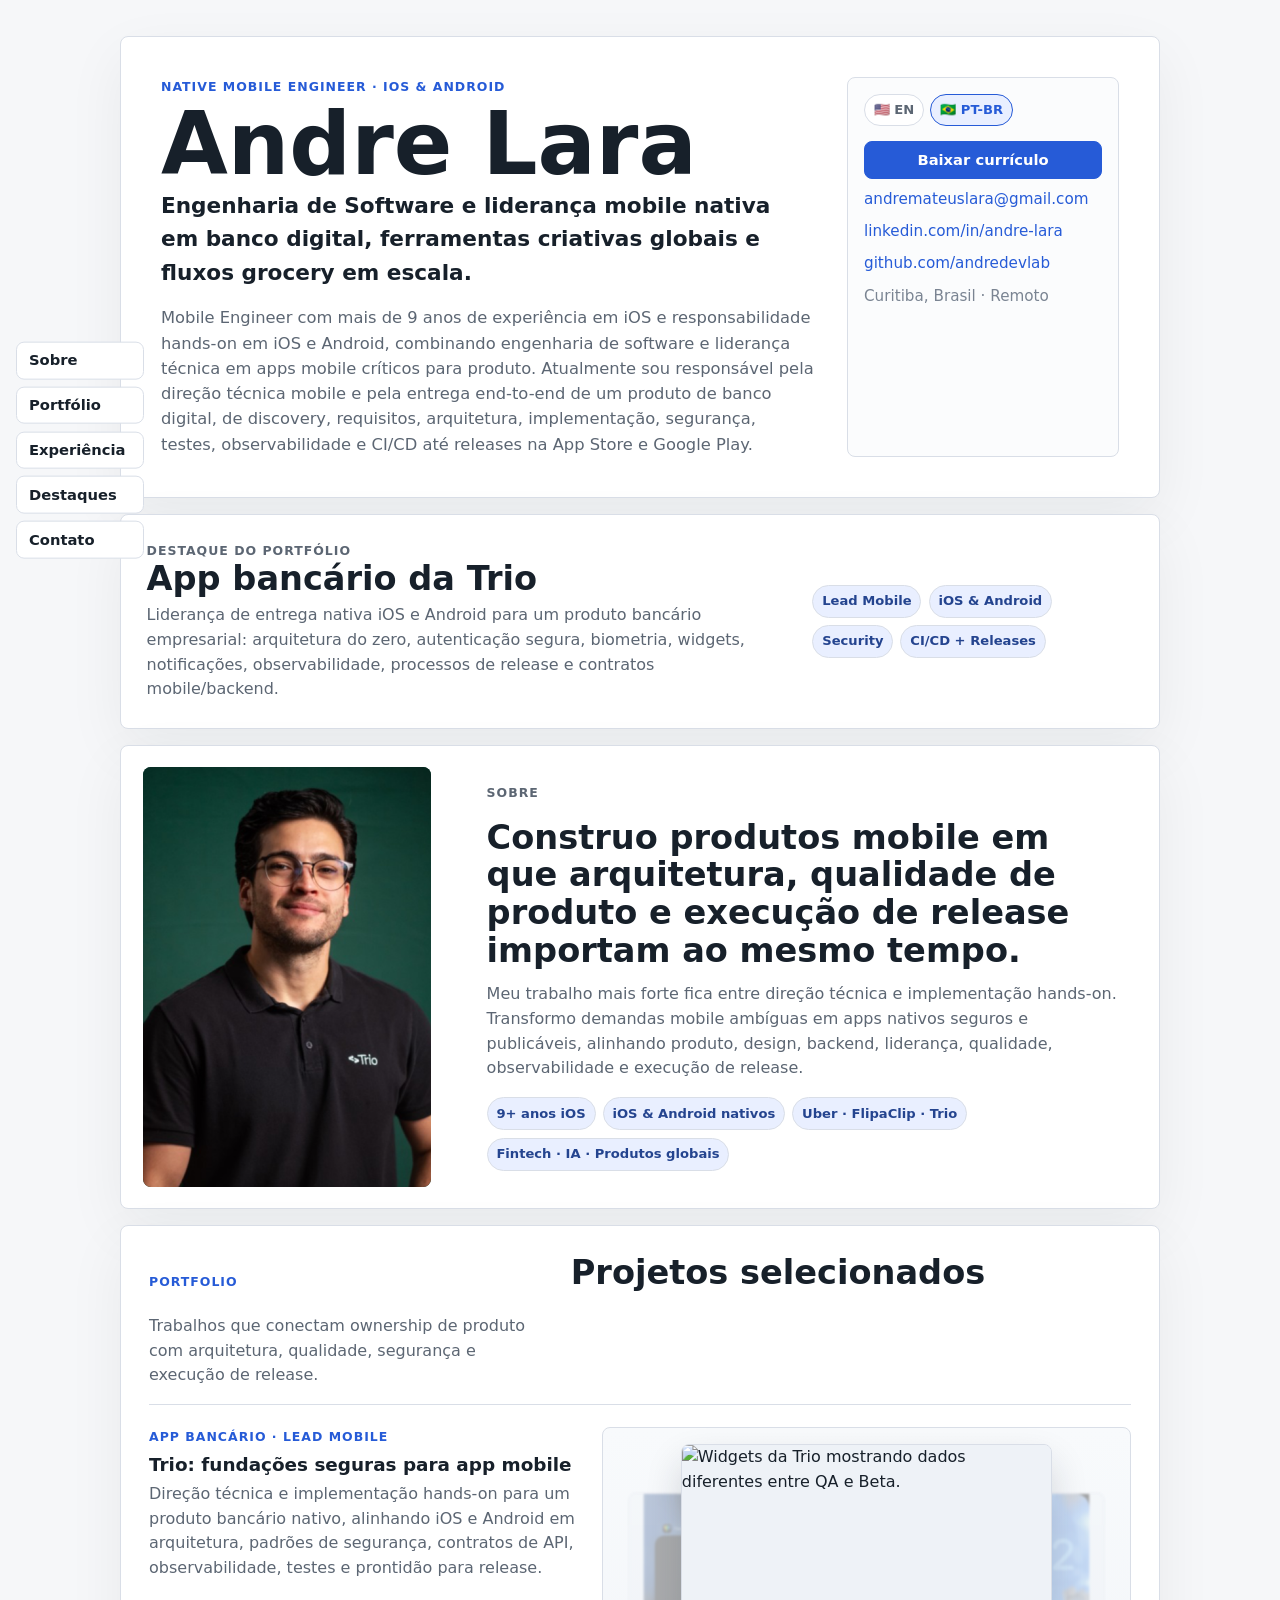
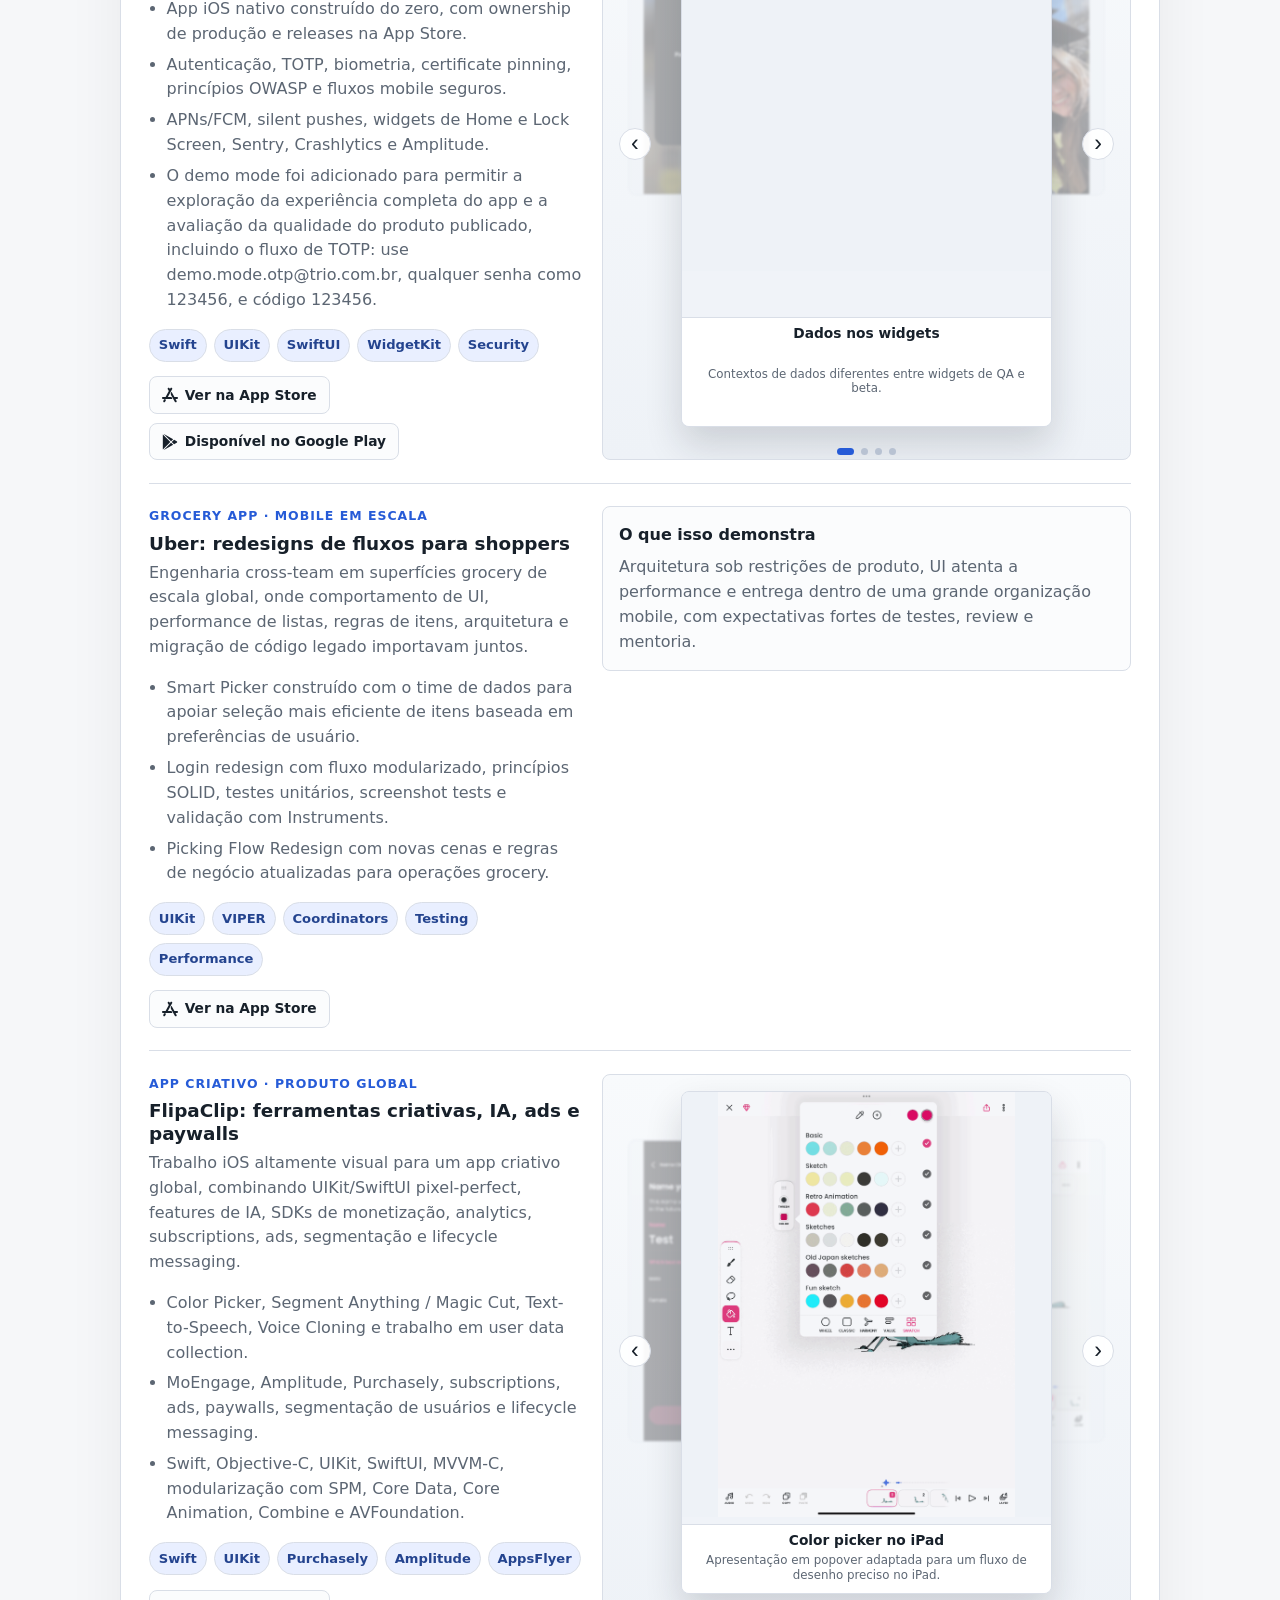
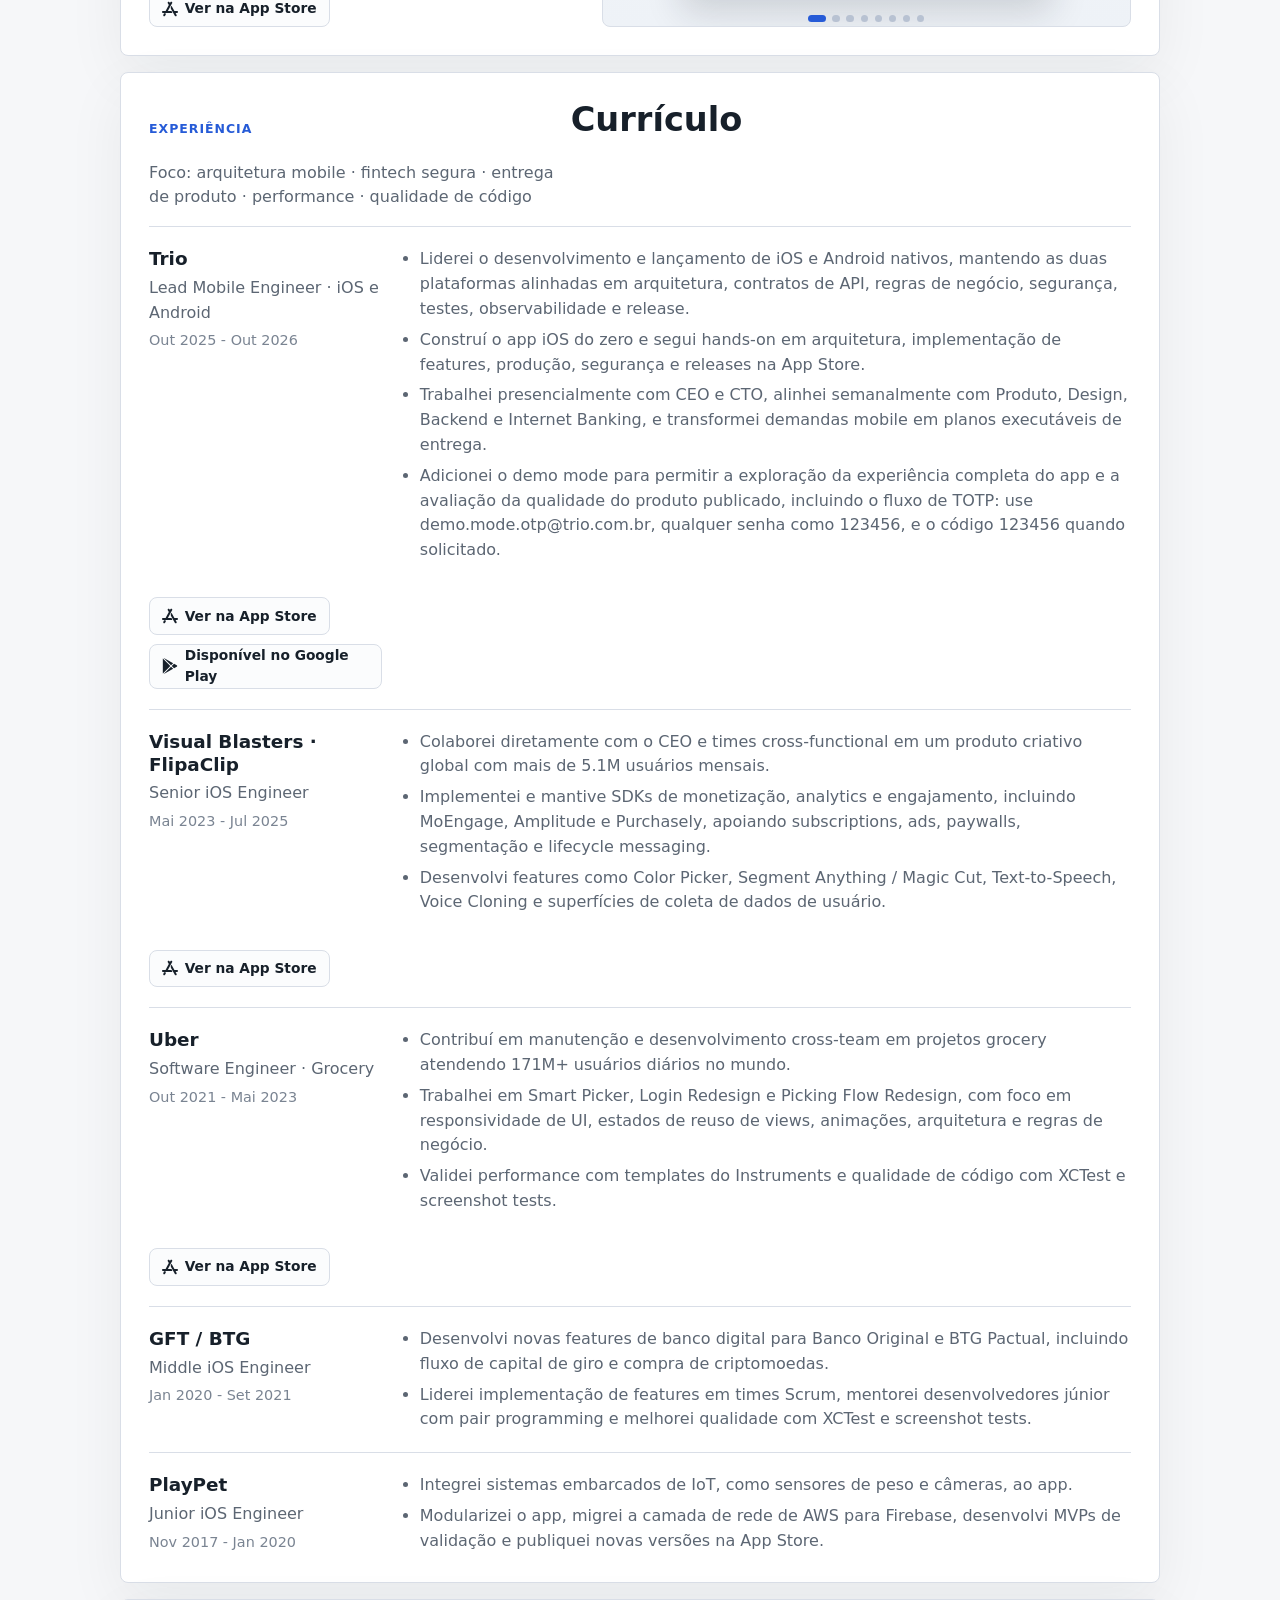
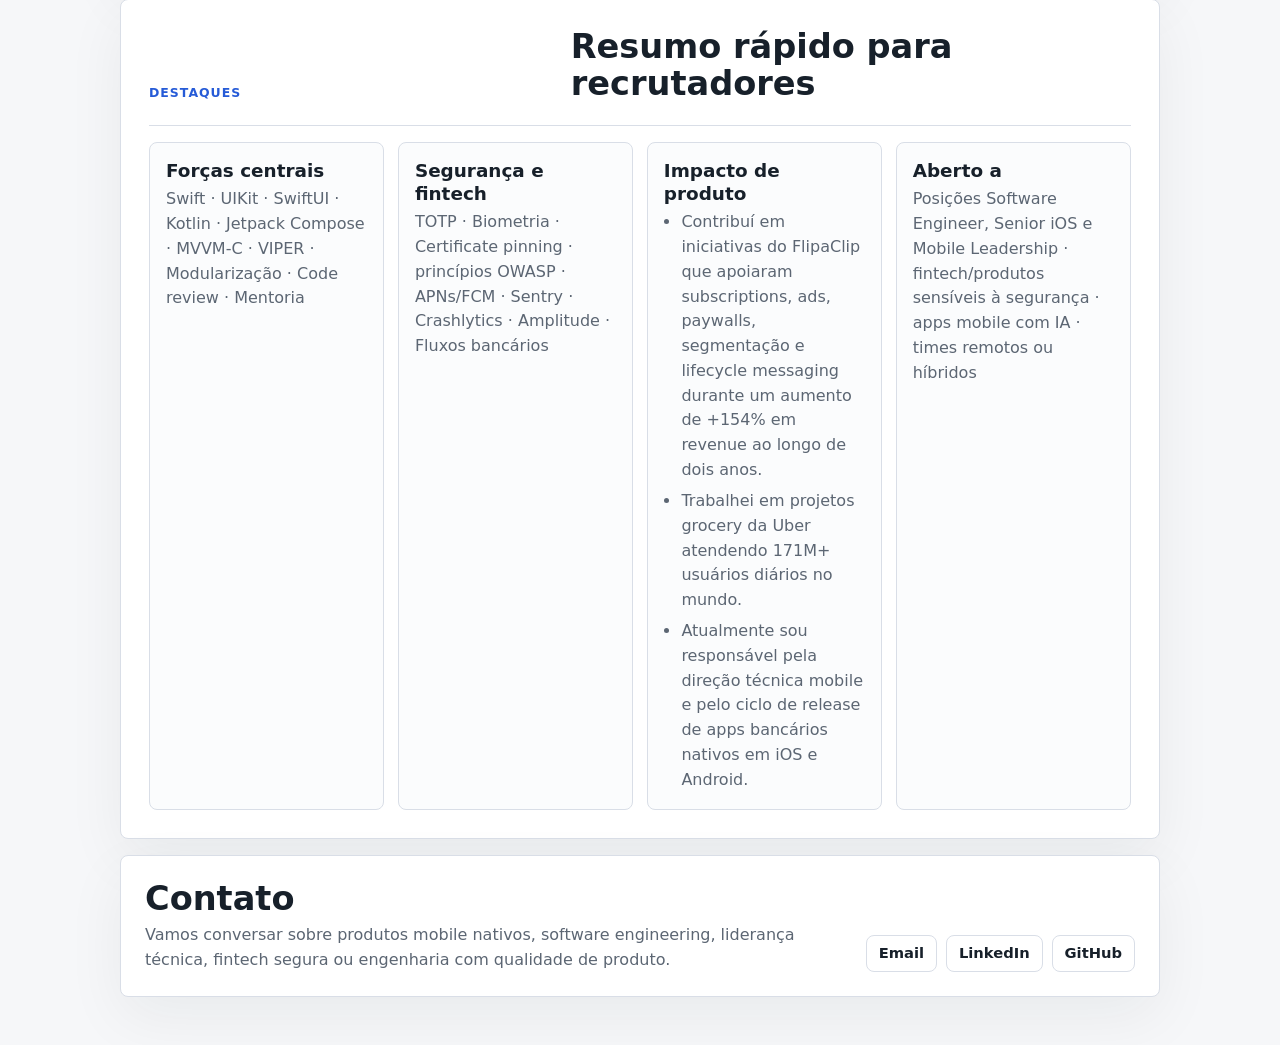
==== commit e4cc45e9: "content: update trio experience timeline and tense" ====
--- a/pt-br.html
+++ b/pt-br.html
@@ -85,7 +85,7 @@
                 <li>App iOS nativo construído do zero, com ownership de produção e releases na App Store.</li>
                 <li>Autenticação, TOTP, biometria, certificate pinning, princípios OWASP e fluxos mobile seguros.</li>
                 <li>APNs/FCM, silent pushes, widgets de Home e Lock Screen, Sentry, Crashlytics e Amplitude.</li>
-                <li>O demo mode permite explorar a experiência completa do app e avaliar a qualidade do produto publicado, incluindo o fluxo de TOTP: use demo.mode.otp@trio.com.br, qualquer senha como 123456, e código 123456.</li>
+                <li>O demo mode foi adicionado para permitir a exploração da experiência completa do app e a avaliação da qualidade do produto publicado, incluindo o fluxo de TOTP: use demo.mode.otp@trio.com.br, qualquer senha como 123456, e código 123456.</li>
               </ul>
               <div class="tag-row">
                 <span>Swift</span>
@@ -232,13 +232,13 @@
             <div class="experience-meta">
               <h3>Trio</h3>
               <p>Lead Mobile Engineer · iOS e Android</p>
-              <span>Out 2025 - Presente</span>
-            </div>
-            <ul>
-              <li>Lidero o desenvolvimento e lançamento de iOS e Android nativos, mantendo as duas plataformas alinhadas em arquitetura, contratos de API, regras de negócio, segurança, testes, observabilidade e release.</li>
-              <li>Construí o app iOS do zero e sigo hands-on em arquitetura, implementação de features, produção, segurança e releases na App Store.</li>
-              <li>Trabalho presencialmente com CEO e CTO, alinho semanalmente com Produto, Design, Backend e Internet Banking, e transformo demandas mobile em planos executáveis de entrega.</li>
-              <li>O demo mode permite explorar a experiência completa do app e avaliar a qualidade do produto publicado, incluindo o fluxo de TOTP: use demo.mode.otp@trio.com.br, qualquer senha como 123456, e o código 123456 quando solicitado.</li>
+              <span>Out 2025 - Out 2026</span>
+            </div>
+            <ul>
+              <li>Liderei o desenvolvimento e lançamento de iOS e Android nativos, mantendo as duas plataformas alinhadas em arquitetura, contratos de API, regras de negócio, segurança, testes, observabilidade e release.</li>
+              <li>Construí o app iOS do zero e segui hands-on em arquitetura, implementação de features, produção, segurança e releases na App Store.</li>
+              <li>Trabalhei presencialmente com CEO e CTO, alinhei semanalmente com Produto, Design, Backend e Internet Banking, e transformei demandas mobile em planos executáveis de entrega.</li>
+              <li>Adicionei o demo mode para permitir a exploração da experiência completa do app e a avaliação da qualidade do produto publicado, incluindo o fluxo de TOTP: use demo.mode.otp@trio.com.br, qualquer senha como 123456, e o código 123456 quando solicitado.</li>
             </ul>
             <div class="store-links" aria-label="Links da Trio nas lojas">
               <a href="https://apps.apple.com/br/app/trio-conta-para-empresas/id6755193964?l=en-GB"><span class="store-icon store-icon-appstore" aria-hidden="true"></span>Ver na App Store</a>
